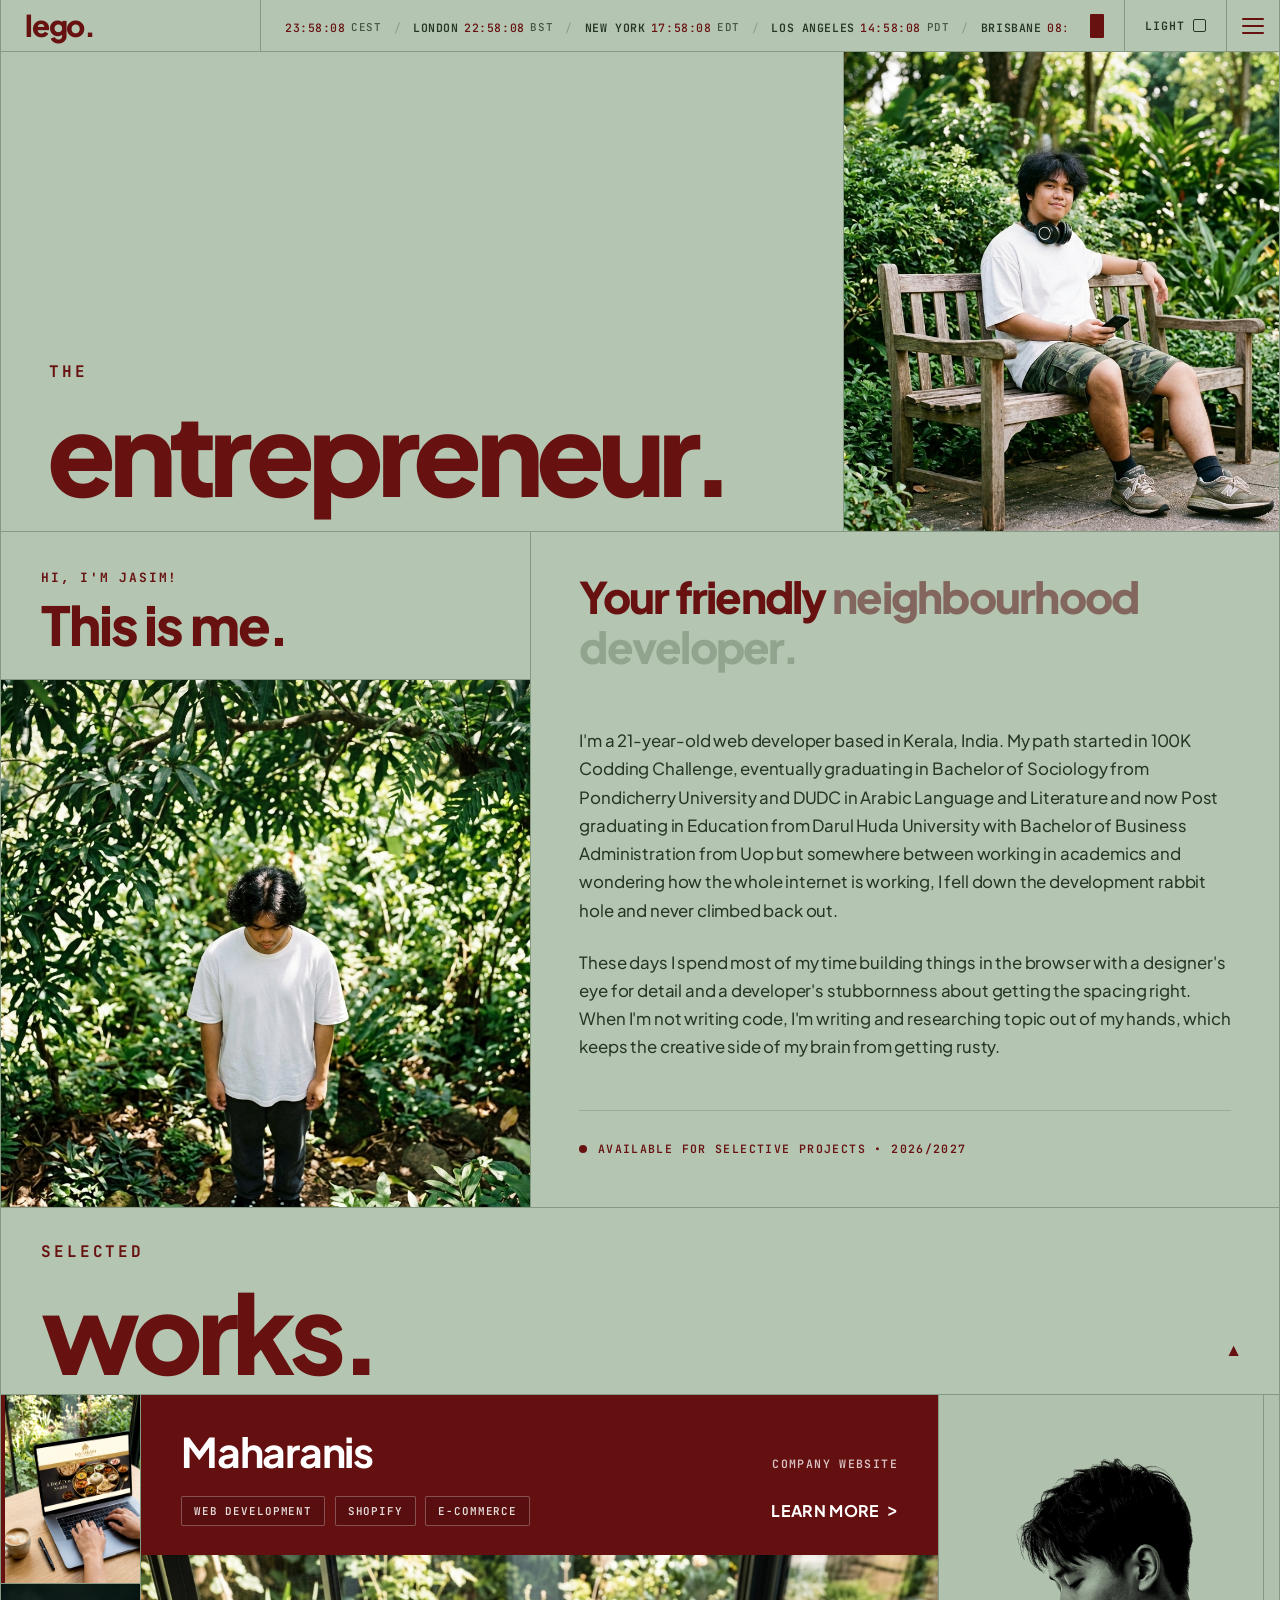
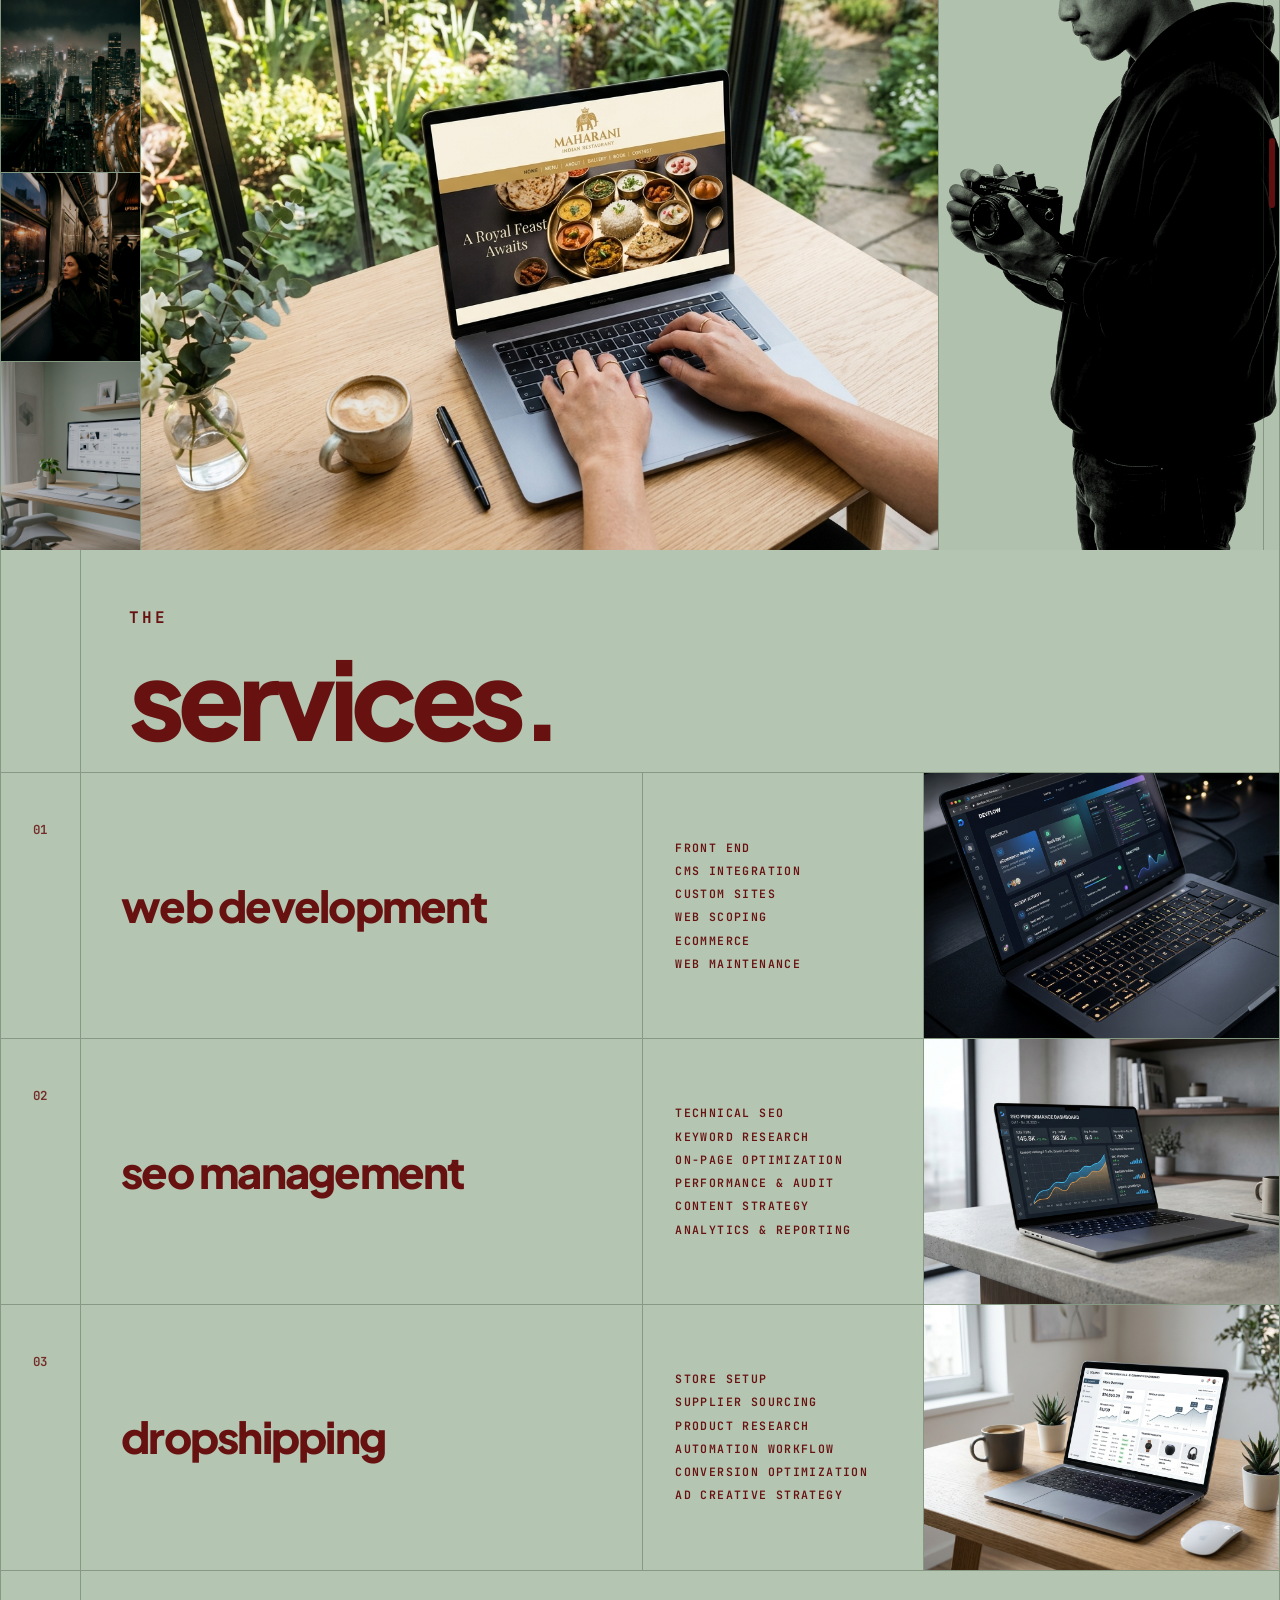
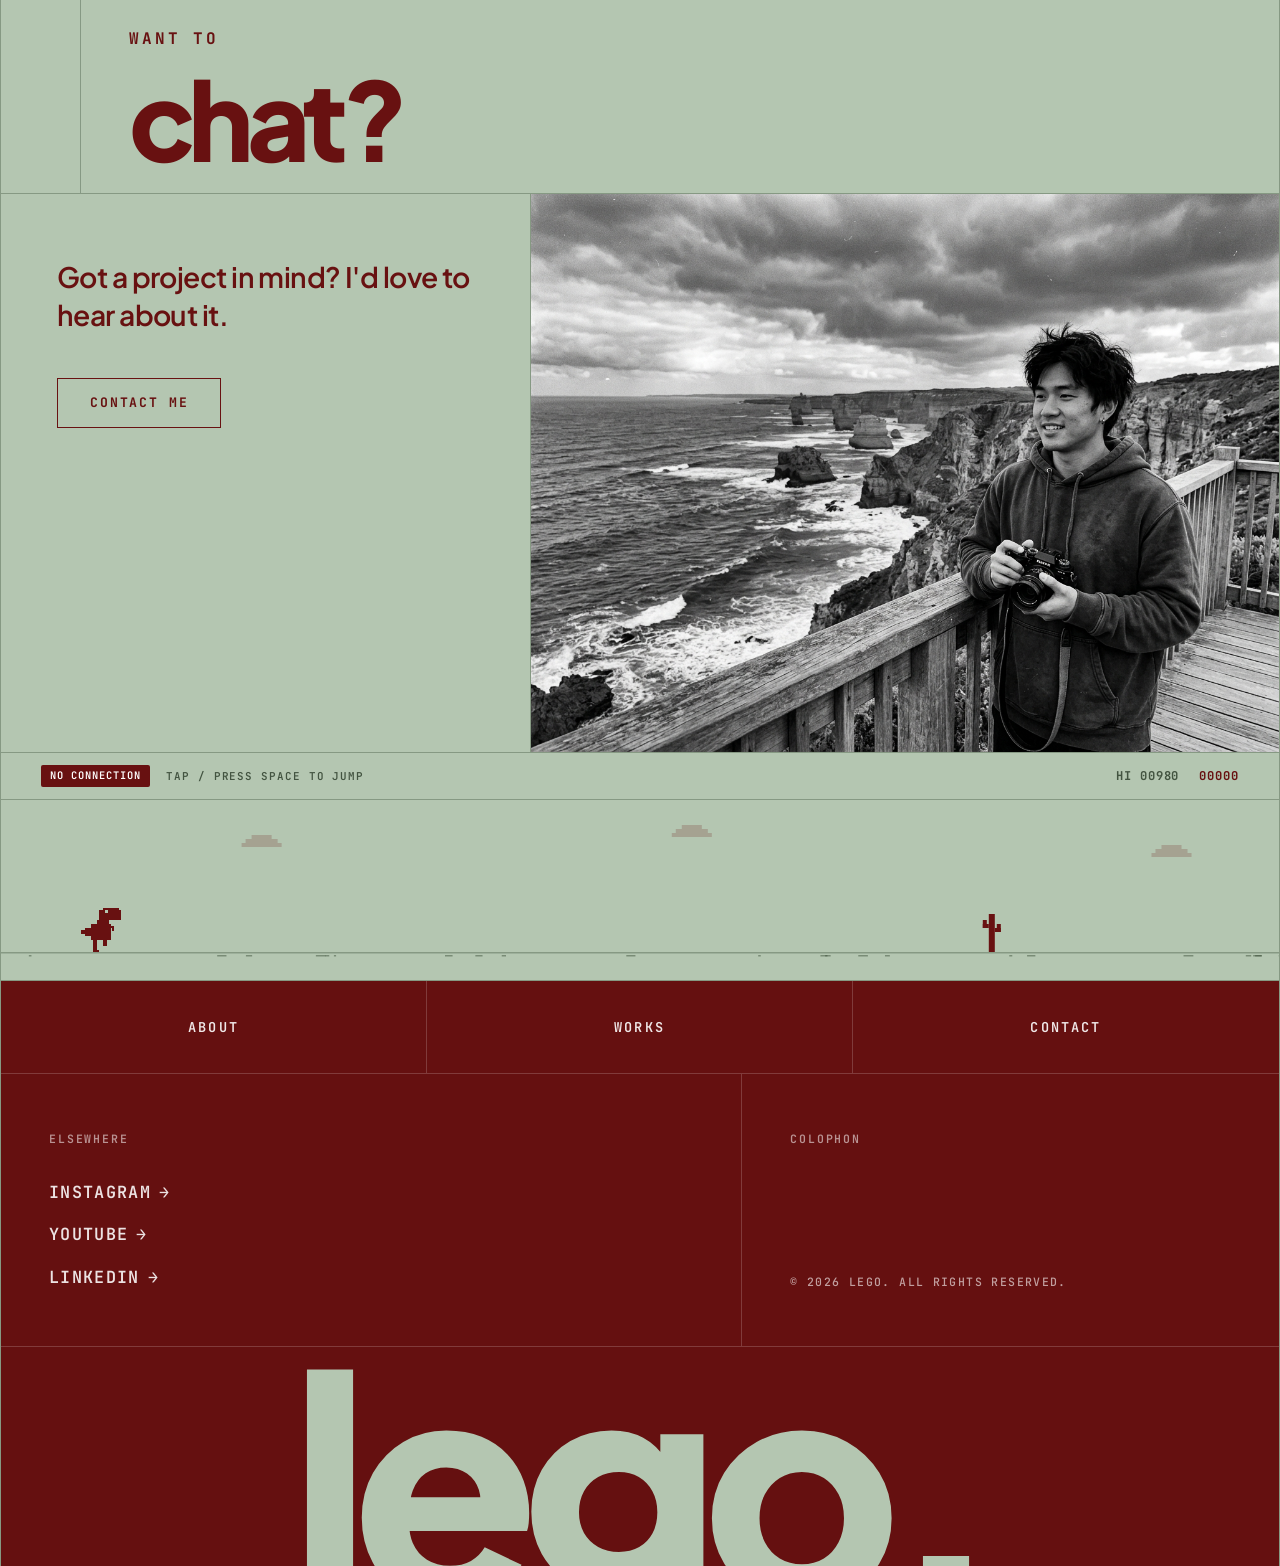
==== index.html @ a350e7a1 "Initial commit: Yeti personal portfolio" ====
<!DOCTYPE html>
<html lang="en">
<head>
  <meta charset="UTF-8">
  <meta name="viewport" content="width=device-width, initial-scale=1.0">
  <title>lego. — The Developer Portfolio</title>
  <meta name="description" content="Portfolio of Jasim, web developer based in Kerala, India. Specialised in creative development, UX design, and modern web applications.">
  <link rel="preconnect" href="https://fonts.googleapis.com">
  <link rel="preconnect" href="https://fonts.gstatic.com" crossorigin>
  <link href="https://fonts.googleapis.com/css2?family=Plus+Jakarta+Sans:ital,wght@0,300;0,400;0,500;0,600;0,700;0,800;1,400&family=Space+Grotesk:wght@500;700&family=JetBrains+Mono:wght@400;500;600&display=swap" rel="stylesheet">
  <link rel="stylesheet" href="style.css">
</head>
<body class="theme-sage">
  <!-- Main Grid Frame -->
  <div class="site-container">
    
    <!-- TOP NAVIGATION BAR -->
    <header class="site-header" id="header">
      <div class="header-logo-col">
        <a href="#hero" class="brand-logo" aria-label="lego. homepage">lego.</a>
      </div>

      <div class="header-ticker-col" aria-live="off">
        <div class="world-clocks-wrapper">
          <div class="world-clocks-ticker" id="clocksTicker">
            <span class="clock-item" data-tz="Europe/Berlin"><span class="clock-time">02:02:47</span> <span class="clock-zone">CEST</span></span>
            <span class="ticker-slash">/</span>
            <span class="clock-item" data-tz="Europe/London"><span class="clock-city">LONDON</span> <span class="clock-time">01:02:47</span> <span class="clock-zone">BST</span></span>
            <span class="ticker-slash">/</span>
            <span class="clock-item" data-tz="America/New_York"><span class="clock-city">NEW YORK</span> <span class="clock-time">20:02:47</span> <span class="clock-zone">EDT</span></span>
            <span class="ticker-slash">/</span>
            <span class="clock-item" data-tz="America/Los_Angeles"><span class="clock-city">LOS ANGELES</span> <span class="clock-time">17:02:47</span> <span class="clock-zone">PDT</span></span>
            <span class="ticker-slash">/</span>
            <span class="clock-item" data-tz="Australia/Brisbane"><span class="clock-city">BRISBANE</span> <span class="clock-time">10:02:47</span> <span class="clock-zone">AEST</span></span>
          </div>
        </div>
        <div class="ticker-accent-pill" aria-hidden="true"></div>
      </div>

      <div class="header-actions-col">
        <button class="theme-toggle-btn" id="themeToggle" aria-label="Toggle visual theme">
          <span class="theme-label" id="themeLabel">LIGHT</span>
          <span class="theme-checkbox-box"></span>
        </button>
        <button class="menu-toggle-btn" id="menuToggle" aria-label="Open navigation menu" aria-expanded="false">
          <span class="menu-line"></span>
          <span class="menu-line"></span>
          <span class="menu-line"></span>
        </button>
      </div>
    </header>

    <!-- SECTION 1: LANDING / HERO + ABOUT SECTION -->
    <main>
      <section class="landing-section" id="hero" aria-label="Introduction">
        
        <!-- TOP HERO ROW: Title + Bench Portrait -->
        <div class="hero-top-row">
          <div class="hero-title-cell">
            <span class="section-eyebrow">THE</span>
            <h1 class="hero-main-title">entrepreneur.</h1>
          </div>
          
          <div class="hero-image-cell">
            <div class="image-frame">
              <img src="assets/miguel_bench.jpg" alt="Jasim sitting on a wooden bench outdoors with headphones around his neck" class="hero-bench-img" loading="eager" fetchpriority="high">
            </div>
          </div>
        </div>

        <!-- BOTTOM ABOUT ROW: This is me + Bio -->
        <div class="hero-bottom-row">
          <div class="about-left-col">
            <div class="about-header-text">
              <span class="sub-greeting">HI, I'M JASIM!</span>
              <h2 class="sub-title">This is me.</h2>
            </div>
            <div class="about-photo-wrapper">
              <img src="assets/miguel_nature.jpg" alt="Jasim in lush nature greenery" class="about-nature-img" loading="lazy">
            </div>
          </div>

          <div class="about-right-col">
            <div class="about-right-content">
              <h3 class="editorial-headline">
                <span class="headline-line-1"><span class="highlight-crimson">Your friendly</span> <span class="highlight-brown">neighbourhood</span></span>
                <span class="headline-line-2 highlight-ghost">developer.</span>
              </h3>

              <div class="editorial-bio-body">
                <p>
                  I'm a 21-year-old web developer based in Kerala, India. My path started in 100K Codding Challenge, eventually graduating in Bachelor of Sociology from Pondicherry University and DUDC in Arabic Language and Literature and now Post graduating in Education from Darul Huda University with Bachelor of Business Administration from Uop but somewhere between working in academics and wondering how the whole internet is working, I fell down the development rabbit hole and never climbed back out.
                </p>
                <p>
                  These days I spend most of my time building things in the browser with a designer's eye for detail and a developer's stubbornness about getting the spacing right. When I'm not writing code, I'm writing and researching topic out of my hands, which keeps the creative side of my brain from getting rusty.
                </p>
              </div>

              <div class="editorial-meta-footer">
                <div class="meta-status">
                  <span class="status-indicator-dot"></span>
                  <span>AVAILABLE FOR SELECTIVE PROJECTS &bull; 2026/2027</span>
                </div>
              </div>
            </div>
          </div>
        </div>
      </section>

      <!-- SECTION 2: SELECTED WORKS SECTION -->
      <section class="works-section" id="works" aria-label="Selected Works">
        
        <!-- SECTION TITLE BAR -->
        <div class="works-header-bar">
          <div class="works-header-title-box">
            <span class="section-eyebrow">SELECTED</span>
            <h2 class="works-main-title">works.</h2>
          </div>
          <div class="works-header-indicator" aria-hidden="true">
            <span class="scroll-arrow">&#9650;</span>
          </div>
        </div>

        <!-- 3-COLUMN WORKS WORKSPACE -->
        <div class="works-workspace-grid">
          
          <!-- LEFT COLUMN: THUMBNAILS LIST OF DIFFERENT WORKS -->
          <aside class="works-thumbs-column" aria-label="Project Selection Thumbnails">
            <div class="thumb-list" id="projectThumbList" role="tablist" aria-orientation="vertical">
              
              <!-- Project 1 Thumbnail -->
              <button class="thumb-item is-active" role="tab" id="tab-0" aria-selected="true" aria-controls="project-panel" data-index="0">
                <div class="thumb-image-wrap">
                  <img src="assets/project_maharanis.jpg" alt="Maharanis project preview thumbnail">
                </div>
                <div class="thumb-active-bar"></div>
              </button>

              <!-- Project 2 Thumbnail -->
              <button class="thumb-item" role="tab" id="tab-1" aria-selected="false" aria-controls="project-panel" data-index="1">
                <div class="thumb-image-wrap">
                  <img src="assets/project_tokyo.jpg" alt="NeoTokyo Nightlife project preview thumbnail">
                </div>
                <div class="thumb-active-bar"></div>
              </button>

              <!-- Project 3 Thumbnail -->
              <button class="thumb-item" role="tab" id="tab-2" aria-selected="false" aria-controls="project-panel" data-index="2">
                <div class="thumb-image-wrap">
                  <img src="assets/project_transit.jpg" alt="Metro Transit Film project preview thumbnail">
                </div>
                <div class="thumb-active-bar"></div>
              </button>

              <!-- Project 4 Thumbnail -->
              <button class="thumb-item" role="tab" id="tab-3" aria-selected="false" aria-controls="project-panel" data-index="3">
                <div class="thumb-image-wrap">
                  <img src="assets/project_studio.jpg" alt="Studio Canvas OS project preview thumbnail">
                </div>
                <div class="thumb-active-bar"></div>
              </button>

            </div>
          </aside>

          <!-- CENTER COLUMN: FEATURED PROJECT CARD -->
          <div class="works-featured-column" id="project-panel" role="tabpanel" aria-labelledby="tab-0">
            <div class="featured-card">
              
              <!-- Maroon Header Block -->
              <div class="featured-header-box" id="featuredHeader">
                <div class="featured-meta-row">
                  <h3 class="featured-project-title" id="projectTitle">Maharanis</h3>
                  <span class="featured-category" id="projectCategory">COMPANY WEBSITE</span>
                </div>

                <div class="featured-actions-row">
                  <div class="featured-tags-list" id="projectTags">
                    <span class="tag-pill">WEB DEVELOPMENT</span>
                    <span class="tag-pill">SHOPIFY</span>
                    <span class="tag-pill">E-COMMERCE</span>
                  </div>

                  <a href="#learn-more" class="featured-learn-link" id="projectLink">
                    <span>LEARN MORE</span>
                    <span class="link-arrow">&gt;</span>
                  </a>
                </div>
              </div>

              <!-- Big Visual Showcase Image Container -->
              <div class="featured-visual-box">
                <img src="assets/project_maharanis.jpg" alt="Maharanis Indian Restaurant project displayed on laptop" class="featured-main-img" id="projectMainImg">
                <div class="featured-image-reflection" aria-hidden="true"></div>
              </div>

            </div>
          </div>

          <!-- RIGHT COLUMN: ARTISTIC DEVELOPER PORTRAIT WITH CAMERA -->
          <aside class="works-portrait-column" aria-label="Editorial Developer Visual">
            <div class="portrait-wrapper">
              <img src="assets/miguel_camera.jpg" alt="Miguel holding a vintage camera looking down in high contrast black and white" class="dev-camera-img">
            </div>
            <div class="column-scroll-track" aria-hidden="true">
              <div class="column-scroll-thumb"></div>
            </div>
          </aside>

        </div>
      </section>

      <!-- SECTION 3: SERVICES SECTION -->
      <section class="services-section" id="services" aria-label="Services">
        
        <!-- SERVICES HEADER BAR -->
        <div class="services-header-bar">
          <div class="services-header-index-col" aria-hidden="true"></div>
          <div class="services-header-title-box">
            <span class="section-eyebrow">THE</span>
            <h2 class="services-main-title">services.</h2>
          </div>
        </div>

        <!-- SERVICES ROWS -->
        <div class="services-table">
          
          <!-- Service 1: Web Development -->
          <article class="service-row">
            <div class="service-index-cell">
              <span class="service-num">01</span>
            </div>
            <div class="service-title-cell">
              <h3 class="service-name">web development</h3>
            </div>
            <div class="service-list-cell">
              <ul class="subservices-list">
                <li>FRONT END</li>
                <li>CMS INTEGRATION</li>
                <li>CUSTOM SITES</li>
                <li>WEB SCOPING</li>
                <li>ECOMMERCE</li>
                <li>WEB MAINTENANCE</li>
              </ul>
            </div>
            <div class="service-visual-cell">
              <img src="assets/service_webdev.jpg" alt="Web development laptop interface showcase" class="service-img" loading="lazy">
            </div>
          </article>

          <!-- Service 2: SEO Management -->
          <article class="service-row">
            <div class="service-index-cell">
              <span class="service-num">02</span>
            </div>
            <div class="service-title-cell">
              <h3 class="service-name">seo management</h3>
            </div>
            <div class="service-list-cell">
              <ul class="subservices-list">
                <li>TECHNICAL SEO</li>
                <li>KEYWORD RESEARCH</li>
                <li>ON-PAGE OPTIMIZATION</li>
                <li>PERFORMANCE & AUDIT</li>
                <li>CONTENT STRATEGY</li>
                <li>ANALYTICS & REPORTING</li>
              </ul>
            </div>
            <div class="service-visual-cell">
              <img src="assets/service_seo.jpg" alt="SEO management growth analytics dashboard showcase" class="service-img" loading="lazy">
            </div>
          </article>

          <!-- Service 3: Dropshipping -->
          <article class="service-row">
            <div class="service-index-cell">
              <span class="service-num">03</span>
            </div>
            <div class="service-title-cell">
              <h3 class="service-name">dropshipping</h3>
            </div>
            <div class="service-list-cell">
              <ul class="subservices-list">
                <li>STORE SETUP</li>
                <li>SUPPLIER SOURCING</li>
                <li>PRODUCT RESEARCH</li>
                <li>AUTOMATION WORKFLOW</li>
                <li>CONVERSION OPTIMIZATION</li>
                <li>AD CREATIVE STRATEGY</li>
              </ul>
            </div>
            <div class="service-visual-cell">
              <img src="assets/service_dropshipping.jpg" alt="Dropshipping e-commerce dashboard and store interface showcase" class="service-img" loading="lazy">
            </div>
          </article>

        </div>
      </section>

      <!-- SECTION 4: CHAT SECTION -->
      <section class="chat-section" id="chat" aria-label="Contact and Chat">
        
        <!-- CHAT HEADER BAR -->
        <div class="chat-header-bar">
          <div class="chat-header-index-col" aria-hidden="true"></div>
          <div class="chat-header-title-box">
            <span class="section-eyebrow">WANT TO</span>
            <h2 class="chat-main-title">chat?</h2>
          </div>
        </div>

        <!-- CHAT CONTENT ROW -->
        <div class="chat-content-row">
          <div class="chat-left-col">
            <p class="chat-prompt-text">Got a project in mind? I'd love to hear about it.</p>
            
            <div class="chat-actions-wrap">
              <a href="https://wa.me/918075866586?text=Hi%20Jasim,%20I'd%20love%20to%20discuss%20a%20project!" target="_blank" rel="noopener noreferrer" class="contact-btn" id="contactBtn">
                <span>CONTACT ME</span>
              </a>
            </div>
          </div>

          <div class="chat-right-col">
            <div class="chat-image-frame">
              <img src="assets/chat_coastal.jpg" alt="Jasim with camera overlooking scenic coastal cliffs" class="chat-coastal-img" loading="lazy">
            </div>
          </div>
        </div>
      </section>

      <!-- SECTION 5: DYNAMIC CHROME DINO RUNNER BANNER -->
      <section class="dino-section" id="dino-runner" aria-label="Offline Chrome Dinosaur Runner">
        <div class="dino-header-bar">
          <div class="dino-status-wrap">
            <span class="dino-offline-badge">NO CONNECTION</span>
            <span class="dino-hint">TAP / PRESS SPACE TO JUMP</span>
          </div>
          <div class="dino-score-wrap">
            <span class="dino-hi-score">HI <span id="dinoHiScore">00980</span></span>
            <span class="dino-curr-score" id="dinoScore">00000</span>
          </div>
        </div>

        <div class="dino-canvas-wrap">
          <canvas id="dinoCanvas" width="1680" height="180"></canvas>
        </div>
      </section>
    </main>

    <!-- FOOTER SECTION (EXACT REPRODUCTION OF IMAGE 2) -->
    <footer class="site-footer" id="footer" aria-label="Footer">
      
      <!-- Top Row: ABOUT | WORKS | CONTACT -->
      <nav class="footer-top-nav-row" aria-label="Footer Navigation">
        <a href="#hero" class="footer-nav-link">ABOUT</a>
        <a href="#works" class="footer-nav-link">WORKS</a>
        <a href="#chat" class="footer-nav-link">CONTACT</a>
      </nav>

      <!-- Middle Row: ELSEWHERE & COLOPHON -->
      <div class="footer-middle-row">
        <div class="footer-elsewhere-col">
          <span class="footer-eyebrow">ELSEWHERE</span>
          <ul class="footer-social-list">
            <li><a href="https://instagram.com" target="_blank" rel="noopener noreferrer">INSTAGRAM <span class="footer-arrow">&rarr;</span></a></li>
            <li><a href="https://youtube.com" target="_blank" rel="noopener noreferrer">YOUTUBE <span class="footer-arrow">&rarr;</span></a></li>
            <li><a href="https://linkedin.com" target="_blank" rel="noopener noreferrer">LINKEDIN <span class="footer-arrow">&rarr;</span></a></li>
          </ul>
        </div>

        <div class="footer-colophon-col">
          <span class="footer-eyebrow">COLOPHON</span>
          <p class="footer-copyright-text">&copy; 2026 LEGO. ALL RIGHTS RESERVED.</p>
        </div>
      </div>

      <!-- Bottom Row: Massive "lego." Display -->
      <div class="footer-bottom-brand-row">
        <h2 class="footer-massive-logo">lego.</h2>
      </div>
    </footer>

    <!-- SLIDE OUT MENU MODAL -->
    <div class="navigation-drawer" id="navDrawer" aria-hidden="true">
      <div class="drawer-backdrop" id="drawerBackdrop"></div>
      <div class="drawer-panel">
        <div class="drawer-header">
          <span class="drawer-brand">lego.</span>
          <button class="drawer-close-btn" id="drawerClose" aria-label="Close menu">&times;</button>
        </div>
        <nav class="drawer-nav">
          <ul class="drawer-links">
            <li><a href="#hero" class="drawer-nav-item"><span>01</span> The Entrepreneur</a></li>
            <li><a href="#works" class="drawer-nav-item"><span>02</span> Selected Works</a></li>
            <li><a href="#services" class="drawer-nav-item"><span>03</span> The Services</a></li>
            <li><a href="#chat" class="drawer-nav-item"><span>04</span> Let's Chat</a></li>
          </ul>
        </nav>
        <div class="drawer-footer">
          <p>Kerala, India &bull; &copy; 2026 Jasim</p>
        </div>
      </div>
    </div>

  </div>

  <script src="app.js"></script>
</body>
</html>
---- style.css ----
/* ==========================================================================
   BELLO. PORTFOLIO - EDITORIAL STYLESHEET
   Accurate 1:1 reproduction of the High-End Editorial Portfolio Design
   ========================================================================== */

:root {
  /* Color Tokens - Exact palette extracted from design */
  --bg-sage: #b4c6b1;
  --bg-sage-darker: #a7baa4;
  --bg-surface: #b4c6b1;
  --color-maroon: #681111;
  --color-maroon-dark: #580d0d;
  --color-maroon-box: #651010;
  --color-maroon-light: #832626;
  --color-text-main: #273426;
  --color-text-muted: #435441;
  --color-brown: #83675f;
  --color-ghost: rgba(65, 86, 62, 0.3);
  --color-white: #ffffff;
  --grid-line: rgba(50, 70, 48, 0.35);
  --grid-line-subtle: rgba(50, 70, 48, 0.2);

  /* Typography */
  --font-display: 'Plus Jakarta Sans', -apple-system, BlinkMacSystemFont, sans-serif;
  --font-body: 'Plus Jakarta Sans', -apple-system, BlinkMacSystemFont, sans-serif;
  --font-mono: 'JetBrains Mono', monospace;

  /* Transitions */
  --transition-smooth: all 0.3s cubic-bezier(0.16, 1, 0.3, 1);
}

/* Light / Dark Alternative Theme Support via toggle */
body.theme-dark {
  --bg-sage: #182017;
  --bg-sage-darker: #131a12;
  --bg-surface: #182017;
  --color-maroon: #b63a3a;
  --color-maroon-dark: #972727;
  --color-maroon-box: #4a0c0c;
  --color-maroon-light: #c25252;
  --color-text-main: #dbe5da;
  --color-text-muted: #95a894;
  --color-brown: #d89f92;
  --color-ghost: rgba(219, 229, 218, 0.22);
  --grid-line: rgba(180, 205, 177, 0.25);
  --grid-line-subtle: rgba(180, 205, 177, 0.12);
}

/* Base Reset & Layout */
*, *::before, *::after {
  box-sizing: border-box;
  margin: 0;
  padding: 0;
}

html {
  font-size: 16px;
  scroll-behavior: smooth;
  background-color: var(--bg-sage);
}

body {
  font-family: var(--font-body);
  background-color: var(--bg-sage);
  color: var(--color-text-main);
  line-height: 1.5;
  -webkit-font-smoothing: antialiased;
  -moz-osx-font-smoothing: grayscale;
  overflow-x: hidden;
  transition: background-color 0.4s ease, color 0.4s ease;
}

/* Master Architectural Container */
.site-container {
  width: 100%;
  max-width: 1680px;
  margin: 0 auto;
  border-left: 1px solid var(--grid-line);
  border-right: 1px solid var(--grid-line);
  background-color: var(--bg-sage);
  position: relative;
  min-height: 100vh;
}

/* ==========================================================================
   NAVIGATION BAR
   ========================================================================== */
.site-header {
  display: grid;
  grid-template-columns: 260px 1fr auto;
  align-items: stretch;
  border-bottom: 1px solid var(--grid-line);
  height: 52px;
  background-color: var(--bg-sage);
  position: sticky;
  top: 0;
  z-index: 100;
  transition: background-color 0.4s ease;
}

.header-logo-col {
  display: flex;
  align-items: center;
  padding: 0 1.5rem;
  border-right: 1px solid var(--grid-line);
}

.brand-logo {
  font-family: var(--font-display);
  font-size: 1.85rem;
  font-weight: 800;
  letter-spacing: -0.04em;
  color: var(--color-maroon);
  text-decoration: none;
  line-height: 1;
  transition: opacity 0.2s ease;
}

.brand-logo:hover {
  opacity: 0.85;
}

/* Live World Clocks */
.header-ticker-col {
  display: flex;
  align-items: center;
  justify-content: space-between;
  padding: 0 1.25rem 0 1.5rem;
  overflow: hidden;
  border-right: 1px solid var(--grid-line);
}

.world-clocks-wrapper {
  overflow: hidden;
  white-space: nowrap;
  flex: 1;
}

.world-clocks-ticker {
  display: inline-flex;
  align-items: center;
  gap: 0.75rem;
  font-family: var(--font-mono);
  font-size: 0.72rem;
  font-weight: 500;
  letter-spacing: 0.05em;
  color: var(--color-text-main);
  text-transform: uppercase;
}

.clock-item {
  display: inline-flex;
  align-items: center;
  gap: 0.35rem;
}

.clock-city {
  font-weight: 600;
  color: var(--color-text-main);
}

.clock-time {
  font-weight: 500;
  color: var(--color-maroon);
}

.clock-zone {
  color: var(--color-text-muted);
  font-size: 0.68rem;
}

.ticker-slash {
  color: var(--grid-line);
  font-weight: 300;
}

.ticker-accent-pill {
  width: 14px;
  height: 24px;
  background-color: var(--color-maroon);
  margin-left: 1.5rem;
  flex-shrink: 0;
  border-radius: 1px;
}

/* Header Controls */
.header-actions-col {
  display: flex;
  align-items: stretch;
}

.theme-toggle-btn {
  display: inline-flex;
  align-items: center;
  gap: 0.5rem;
  padding: 0 1.25rem;
  background: transparent;
  border: none;
  border-right: 1px solid var(--grid-line);
  color: var(--color-text-main);
  font-family: var(--font-mono);
  font-size: 0.72rem;
  font-weight: 600;
  letter-spacing: 0.08em;
  cursor: pointer;
  transition: background-color 0.2s ease;
}

.theme-toggle-btn:hover {
  background-color: rgba(0, 0, 0, 0.04);
}

.theme-checkbox-box {
  width: 13px;
  height: 13px;
  border: 1.5px solid currentColor;
  border-radius: 2px;
  display: inline-block;
  position: relative;
}

body.theme-dark .theme-checkbox-box::after {
  content: '';
  position: absolute;
  top: 2px;
  left: 2px;
  right: 2px;
  bottom: 2px;
  background-color: var(--color-maroon);
}

.menu-toggle-btn {
  width: 52px;
  display: flex;
  flex-direction: column;
  justify-content: center;
  align-items: center;
  gap: 5px;
  background: transparent;
  border: none;
  cursor: pointer;
  padding: 0;
  transition: background-color 0.2s ease;
}

.menu-toggle-btn:hover {
  background-color: rgba(0, 0, 0, 0.04);
}

.menu-line {
  width: 22px;
  height: 2px;
  background-color: var(--color-maroon);
  border-radius: 1px;
  transition: transform 0.3s ease, opacity 0.3s ease;
}

/* ==========================================================================
   SECTION 1: LANDING HERO & ABOUT
   ========================================================================== */
.landing-section {
  display: flex;
  flex-direction: column;
  border-bottom: 1px solid var(--grid-line);
}

/* Top Row: "THE developer." + Bench Image */
.hero-top-row {
  display: grid;
  grid-template-columns: 66% 34%;
  align-items: stretch;
  min-height: 480px;
  border-bottom: 1px solid var(--grid-line);
}

.hero-title-cell {
  padding: 3.5rem 3rem 2.5rem 3rem;
  display: flex;
  flex-direction: column;
  justify-content: flex-end;
  position: relative;
  border-right: 1px solid var(--grid-line);
}

.section-eyebrow {
  font-family: var(--font-mono);
  font-size: clamp(1rem, 1.25vw, 1.35rem);
  font-weight: 700;
  letter-spacing: 0.18em;
  color: var(--color-maroon);
  text-transform: uppercase;
  margin-bottom: 1.2rem;
  display: inline-block;
}

.hero-main-title {
  font-family: var(--font-display);
  font-size: clamp(4.2rem, 8.8vw, 10.4rem);
  font-weight: 800;
  color: var(--color-maroon);
  letter-spacing: -0.06em;
  line-height: 0.86;
  margin-bottom: -0.08em;
  transform: translateX(-0.02em);
  user-select: none;
}

.hero-image-cell {
  position: relative;
  overflow: hidden;
  background-color: var(--bg-sage-darker);
}

.image-frame {
  width: 100%;
  height: 100%;
  position: relative;
}

.hero-bench-img {
  width: 100%;
  height: 100%;
  object-fit: cover;
  object-position: center 30%;
  display: block;
  transition: transform 0.6s cubic-bezier(0.16, 1, 0.3, 1);
}

.hero-image-cell:hover .hero-bench-img {
  transform: scale(1.025);
}

/* Bottom Row: "This is me." + Bio Blurb */
.hero-bottom-row {
  display: grid;
  grid-template-columns: 41.5% 58.5%;
  align-items: stretch;
}

.about-left-col {
  display: flex;
  flex-direction: column;
  border-right: 1px solid var(--grid-line);
}

.about-header-text {
  padding: 2.25rem 2.5rem 1.75rem 2.5rem;
  border-bottom: 1px solid var(--grid-line);
}

.sub-greeting {
  font-family: var(--font-mono);
  font-size: 0.8rem;
  font-weight: 700;
  letter-spacing: 0.14em;
  color: var(--color-maroon);
  text-transform: uppercase;
  display: block;
  margin-bottom: 0.65rem;
}

.sub-title {
  font-family: var(--font-display);
  font-size: clamp(2.4rem, 4.2vw, 4.2rem);
  font-weight: 800;
  letter-spacing: -0.04em;
  line-height: 1;
  color: var(--color-maroon);
}

.about-photo-wrapper {
  width: 100%;
  height: 100%;
  min-height: 400px;
  overflow: hidden;
  background-color: var(--bg-sage-darker);
}

.about-nature-img {
  width: 100%;
  height: 100%;
  object-fit: cover;
  object-position: center 20%;
  display: block;
  transition: transform 0.6s cubic-bezier(0.16, 1, 0.3, 1);
}

.about-left-col:hover .about-nature-img {
  transform: scale(1.025);
}

/* About Right Column */
.about-right-col {
  padding: 2.5rem 3rem 3rem 3rem;
  display: flex;
  flex-direction: column;
  justify-content: flex-start;
}

.about-right-content {
  max-width: 720px;
}

.editorial-headline {
  font-family: var(--font-display);
  font-size: clamp(2rem, 3.4vw, 3.5rem);
  font-weight: 800;
  letter-spacing: -0.04em;
  line-height: 1.14;
  margin-bottom: 3.5rem;
  display: flex;
  flex-direction: column;
}

.headline-line-1 {
  display: block;
  white-space: nowrap;
}

.headline-line-2 {
  display: block;
}

.highlight-crimson {
  color: var(--color-maroon);
}

.highlight-brown {
  color: var(--color-brown);
}

.highlight-ghost {
  color: var(--color-ghost);
  display: block;
  transition: color 0.4s ease;
}

.editorial-bio-body {
  display: flex;
  flex-direction: column;
  gap: 1.5rem;
  margin-bottom: 3rem;
}

.editorial-bio-body p {
  font-size: 1.05rem;
  line-height: 1.68;
  color: var(--color-text-main);
  font-weight: 450;
  letter-spacing: -0.01em;
}

.editorial-meta-footer {
  padding-top: 1.5rem;
  border-top: 1px solid var(--grid-line-subtle);
}

.meta-status {
  display: inline-flex;
  align-items: center;
  gap: 0.65rem;
  font-family: var(--font-mono);
  font-size: 0.72rem;
  font-weight: 600;
  letter-spacing: 0.12em;
  color: var(--color-maroon);
}

.status-indicator-dot {
  width: 8px;
  height: 8px;
  background-color: var(--color-maroon);
  border-radius: 50%;
  display: inline-block;
  animation: pulseDot 2s infinite ease-in-out;
}

@keyframes pulseDot {
  0%, 100% { transform: scale(1); opacity: 1; }
  50% { transform: scale(1.3); opacity: 0.6; }
}

/* ==========================================================================
   SECTION 2: SELECTED WORKS
   ========================================================================== */
.works-section {
  display: flex;
  flex-direction: column;
  background-color: var(--bg-sage);
  position: relative;
  scroll-margin-top: 52px;
}

/* Works Header Bar */
.works-header-bar {
  display: flex;
  align-items: flex-end;
  justify-content: space-between;
  padding: 2rem 2.5rem 1.5rem 2.5rem;
  border-bottom: 1px solid var(--grid-line);
}

.works-header-title-box {
  display: flex;
  flex-direction: column;
}

.works-main-title {
  font-family: var(--font-display);
  font-size: clamp(3.8rem, 8.5vw, 9.5rem);
  font-weight: 800;
  color: var(--color-maroon);
  letter-spacing: -0.06em;
  line-height: 0.88;
  margin-bottom: -0.08em;
}

.works-header-indicator {
  font-size: 0.85rem;
  color: var(--color-maroon);
  padding-bottom: 0.5rem;
}

.scroll-arrow {
  cursor: pointer;
  display: inline-block;
  transition: transform 0.2s ease;
}

.scroll-arrow:hover {
  transform: translateY(-3px);
}

/* 3-Column Works Workspace */
.works-workspace-grid {
  display: grid;
  grid-template-columns: 140px 1fr 340px;
  align-items: stretch;
  min-height: 640px;
}

/* Left Column: Thumbnails List */
.works-thumbs-column {
  border-right: 1px solid var(--grid-line);
  background-color: var(--bg-sage);
}

.thumb-list {
  display: flex;
  flex-direction: column;
  height: 100%;
}

.thumb-item {
  position: relative;
  background: transparent;
  border: none;
  border-bottom: 1px solid var(--grid-line);
  cursor: pointer;
  padding: 0;
  width: 100%;
  flex: 1;
  min-height: 110px;
  overflow: hidden;
  display: block;
  text-align: left;
  transition: opacity 0.3s ease;
}

.thumb-item:last-child {
  border-bottom: none;
}

.thumb-image-wrap {
  width: 100%;
  height: 100%;
  position: relative;
  overflow: hidden;
}

.thumb-image-wrap img {
  width: 100%;
  height: 100%;
  object-fit: cover;
  display: block;
  filter: brightness(0.75) contrast(1.05);
  transition: filter 0.3s ease, transform 0.4s ease;
}

/* Hover and Active States */
.thumb-item:hover .thumb-image-wrap img {
  filter: brightness(0.95) contrast(1.1);
  transform: scale(1.05);
}

.thumb-active-bar {
  position: absolute;
  top: 0;
  bottom: 0;
  left: 0;
  width: 4px;
  background-color: var(--color-maroon);
  opacity: 0;
  transition: opacity 0.25s ease;
}

.thumb-item.is-active .thumb-active-bar {
  opacity: 1;
}

.thumb-item.is-active .thumb-image-wrap img {
  filter: brightness(1) contrast(1.1) grayscale(0);
}

.thumb-item.is-active .thumb-overlay {
  background: rgba(104, 17, 17, 0.25);
}

/* Center Column: Featured Project Card */
.works-featured-column {
  border-right: 1px solid var(--grid-line);
  background-color: var(--bg-sage);
  display: flex;
  flex-direction: column;
}

.featured-card {
  display: flex;
  flex-direction: column;
  height: 100%;
}

/* Crimson Header Block */
.featured-header-box {
  background-color: var(--color-maroon-box);
  color: var(--color-white);
  padding: 2.25rem 2.5rem 1.85rem 2.5rem;
  display: flex;
  flex-direction: column;
  gap: 1.5rem;
  transition: background-color 0.4s ease;
}

.featured-meta-row {
  display: flex;
  align-items: baseline;
  justify-content: space-between;
  gap: 1rem;
}

.featured-project-title {
  font-family: var(--font-display);
  font-size: clamp(2rem, 3.2vw, 3.2rem);
  font-weight: 700;
  letter-spacing: -0.03em;
  line-height: 1;
  color: #ffffff;
}

.featured-category {
  font-family: var(--font-mono);
  font-size: 0.72rem;
  font-weight: 600;
  letter-spacing: 0.12em;
  color: rgba(255, 255, 255, 0.75);
  text-transform: uppercase;
}

.featured-actions-row {
  display: flex;
  align-items: center;
  justify-content: space-between;
  gap: 1rem;
  flex-wrap: wrap;
}

.featured-tags-list {
  display: flex;
  align-items: center;
  gap: 0.6rem;
  flex-wrap: wrap;
}

.tag-pill {
  display: inline-block;
  padding: 0.35rem 0.75rem;
  font-family: var(--font-mono);
  font-size: 0.68rem;
  font-weight: 600;
  letter-spacing: 0.08em;
  text-transform: uppercase;
  color: rgba(255, 255, 255, 0.85);
  border: 1px solid rgba(255, 255, 255, 0.28);
  border-radius: 2px;
  background-color: rgba(0, 0, 0, 0.12);
}

.featured-learn-link {
  display: inline-flex;
  align-items: center;
  gap: 0.45rem;
  font-family: var(--font-display);
  font-size: 1rem;
  font-weight: 700;
  letter-spacing: 0.02em;
  color: #ffffff;
  text-decoration: none;
  transition: opacity 0.2s ease, transform 0.2s ease;
}

.featured-learn-link:hover {
  opacity: 0.88;
  transform: translateX(3px);
}

.link-arrow {
  font-family: var(--font-mono);
  font-size: 1.1rem;
  display: inline-block;
  transition: transform 0.2s ease;
}

.featured-learn-link:hover .link-arrow {
  transform: translateX(4px);
}

/* Big Visual Showcase Box */
.featured-visual-box {
  flex: 1;
  width: 100%;
  position: relative;
  overflow: hidden;
  background-color: var(--bg-sage-darker);
  min-height: 440px;
}

.featured-main-img {
  width: 100%;
  height: 100%;
  object-fit: cover;
  object-position: center;
  display: block;
  transition: opacity 0.4s ease, transform 0.6s cubic-bezier(0.16, 1, 0.3, 1);
}

.featured-card:hover .featured-main-img {
  transform: scale(1.02);
}

/* Right Column: Photographer / Camera Developer Cutout */
.works-portrait-column {
  position: relative;
  background-color: var(--bg-sage);
  display: flex;
  align-items: stretch;
  justify-content: center;
  overflow: hidden;
}

.portrait-wrapper {
  width: 100%;
  height: 100%;
  position: relative;
  display: flex;
  align-items: flex-end;
  justify-content: center;
}

.dev-camera-img {
  width: 100%;
  height: 100%;
  object-fit: cover;
  object-position: center top;
  display: block;
  mix-blend-mode: multiply; /* Blends pure white background cleanly into sage green! */
  filter: contrast(1.2) brightness(0.98);
  user-select: none;
  pointer-events: none;
  transition: transform 0.5s ease;
}

body.theme-dark .dev-camera-img {
  mix-blend-mode: lighten;
  filter: invert(1) contrast(1.15) brightness(0.9);
}

/* Vertical Scrollbar Accent Indicator Track */
.column-scroll-track {
  position: absolute;
  top: 0;
  right: 0;
  bottom: 0;
  width: 16px;
  border-left: 1px solid var(--grid-line);
  background-color: transparent;
  display: flex;
  align-items: center;
  justify-content: center;
}

.column-scroll-thumb {
  width: 6px;
  height: 70px;
  background-color: var(--color-maroon);
  border-radius: 3px;
  opacity: 0.9;
  cursor: pointer;
  transition: height 0.3s ease, background-color 0.2s ease;
}

.column-scroll-thumb:hover {
  height: 90px;
  background-color: var(--color-maroon-dark);
}

/* ==========================================================================
   NAVIGATION DRAWER (MENU MODAL)
   ========================================================================== */
.navigation-drawer {
  position: fixed;
  top: 0;
  left: 0;
  width: 100%;
  height: 100%;
  z-index: 1000;
  display: flex;
  justify-content: flex-end;
  visibility: hidden;
  transition: visibility 0.4s ease;
}

.navigation-drawer.is-open {
  visibility: visible;
}

.drawer-backdrop {
  position: absolute;
  top: 0;
  left: 0;
  width: 100%;
  height: 100%;
  background: rgba(20, 28, 19, 0.6);
  backdrop-filter: blur(4px);
  opacity: 0;
  transition: opacity 0.4s ease;
}

.navigation-drawer.is-open .drawer-backdrop {
  opacity: 1;
}

.drawer-panel {
  position: relative;
  width: 100%;
  max-width: 440px;
  height: 100%;
  background-color: var(--bg-sage);
  border-left: 1px solid var(--grid-line);
  padding: 3rem 2.5rem;
  display: flex;
  flex-direction: column;
  justify-content: space-between;
  transform: translateX(100%);
  transition: transform 0.45s cubic-bezier(0.16, 1, 0.3, 1);
  box-shadow: -10px 0 30px rgba(0, 0, 0, 0.15);
}

.navigation-drawer.is-open .drawer-panel {
  transform: translateX(0);
}

.drawer-header {
  display: flex;
  align-items: center;
  justify-content: space-between;
  border-bottom: 1px solid var(--grid-line);
  padding-bottom: 1.5rem;
}

.drawer-brand {
  font-family: var(--font-display);
  font-size: 2rem;
  font-weight: 800;
  color: var(--color-maroon);
}

.drawer-close-btn {
  background: none;
  border: none;
  font-size: 2.2rem;
  line-height: 1;
  color: var(--color-maroon);
  cursor: pointer;
  padding: 0;
  transition: transform 0.2s ease;
}

.drawer-close-btn:hover {
  transform: rotate(90deg);
}

.drawer-links {
  list-style: none;
  display: flex;
  flex-direction: column;
  gap: 2rem;
}

.drawer-nav-item {
  font-family: var(--font-display);
  font-size: 1.75rem;
  font-weight: 700;
  color: var(--color-text-main);
  text-decoration: none;
  display: flex;
  align-items: baseline;
  gap: 1.25rem;
  transition: color 0.2s ease, transform 0.2s ease;
}

.drawer-nav-item span {
  font-family: var(--font-mono);
  font-size: 0.85rem;
  color: var(--color-maroon);
  font-weight: 600;
}

.drawer-nav-item:hover {
  color: var(--color-maroon);
  transform: translateX(8px);
}

.drawer-footer {
  border-top: 1px solid var(--grid-line);
  padding-top: 1.5rem;
  font-family: var(--font-mono);
  font-size: 0.75rem;
  color: var(--color-text-muted);
}

/* ==========================================================================
   SECTION 3: THE SERVICES SECTION
   ========================================================================== */
.services-section {
  display: flex;
  flex-direction: column;
  background-color: var(--bg-sage);
  border-bottom: 1px solid var(--grid-line);
  scroll-margin-top: 52px;
}

/* Header Bar */
.services-header-bar {
  display: grid;
  grid-template-columns: 80px 1fr;
  align-items: stretch;
  border-bottom: 1px solid var(--grid-line);
}

.services-header-index-col {
  border-right: 1px solid var(--grid-line);
  background-color: var(--bg-sage);
}

.services-header-title-box {
  padding: 3.5rem 3rem 2.25rem 3rem;
  display: flex;
  flex-direction: column;
  justify-content: flex-end;
}

.services-main-title {
  font-family: var(--font-display);
  font-size: clamp(3.8rem, 8.5vw, 9.5rem);
  font-weight: 800;
  color: var(--color-maroon);
  letter-spacing: -0.06em;
  line-height: 0.88;
  margin-bottom: -0.08em;
}

/* Services Table and Rows */
.services-table {
  display: flex;
  flex-direction: column;
}

.service-row {
  display: grid;
  grid-template-columns: 80px 44% 22% 1fr;
  align-items: stretch;
  border-bottom: 1px solid var(--grid-line);
  min-height: 230px;
  background-color: var(--bg-sage);
  transition: background-color 0.3s ease;
}

.service-row:last-child {
  border-bottom: none;
}

.service-row:hover {
  background-color: rgba(0, 0, 0, 0.02);
}

/* Index Cell (01, 02, 03) */
.service-index-cell {
  border-right: 1px solid var(--grid-line);
  padding: 3rem 1rem;
  display: flex;
  align-items: flex-start;
  justify-content: center;
}

.service-num {
  font-family: var(--font-mono);
  font-size: 0.78rem;
  font-weight: 600;
  color: var(--color-maroon);
  letter-spacing: 0.08em;
  opacity: 0.85;
}

/* Service Title Cell */
.service-title-cell {
  border-right: 1px solid var(--grid-line);
  padding: 3rem 2.5rem;
  display: flex;
  align-items: center;
}

.service-name {
  font-family: var(--font-display);
  font-size: clamp(2rem, 3.4vw, 3.6rem);
  font-weight: 800;
  color: var(--color-maroon);
  letter-spacing: -0.04em;
  line-height: 1.05;
}

/* Sub-Services List Cell */
.service-list-cell {
  border-right: 1px solid var(--grid-line);
  padding: 3rem 2rem;
  display: flex;
  align-items: center;
}

.subservices-list {
  list-style: none;
  display: flex;
  flex-direction: column;
  gap: 0.45rem;
}

.subservices-list li {
  font-family: var(--font-mono);
  font-size: 0.72rem;
  font-weight: 600;
  letter-spacing: 0.12em;
  color: var(--color-maroon);
  line-height: 1.4;
  text-transform: uppercase;
}

/* Visual Mockup Showcase Cell */
.service-visual-cell {
  position: relative;
  overflow: hidden;
  background-color: var(--bg-sage-darker);
  min-height: 220px;
}

.service-img {
  width: 100%;
  height: 100%;
  object-fit: cover;
  object-position: center;
  display: block;
  transition: transform 0.6s cubic-bezier(0.16, 1, 0.3, 1);
}

.service-row:hover .service-img {
  transform: scale(1.04);
}

/* ==========================================================================
   SECTION 4: CHAT SECTION
   ========================================================================== */
.chat-section {
  display: flex;
  flex-direction: column;
  background-color: var(--bg-sage);
  border-bottom: 1px solid var(--grid-line);
  scroll-margin-top: 52px;
}

/* Header Bar */
.chat-header-bar {
  display: grid;
  grid-template-columns: 80px 1fr;
  align-items: stretch;
  border-bottom: 1px solid var(--grid-line);
}

.chat-header-index-col {
  border-right: 1px solid var(--grid-line);
  background-color: var(--bg-sage);
}

.chat-header-title-box {
  padding: 3.5rem 3rem 2.25rem 3rem;
  display: flex;
  flex-direction: column;
  justify-content: flex-end;
}

.chat-main-title {
  font-family: var(--font-display);
  font-size: clamp(3.8rem, 8.5vw, 9.5rem);
  font-weight: 800;
  color: var(--color-maroon);
  letter-spacing: -0.06em;
  line-height: 0.88;
  margin-bottom: -0.08em;
}

/* Content Row */
.chat-content-row {
  display: grid;
  grid-template-columns: 41.5% 58.5%;
  align-items: stretch;
  min-height: 480px;
}

.chat-left-col {
  padding: 4rem 3.5rem;
  display: flex;
  flex-direction: column;
  justify-content: flex-start;
  gap: 2.75rem;
  border-right: 1px solid var(--grid-line);
}

.chat-prompt-text {
  font-family: var(--font-display);
  font-size: clamp(1.4rem, 2.2vw, 1.85rem);
  font-weight: 600;
  color: var(--color-maroon);
  line-height: 1.35;
  letter-spacing: -0.02em;
  max-width: 480px;
}

.chat-actions-wrap {
  display: flex;
  flex-direction: column;
  align-items: flex-start;
  gap: 1.25rem;
}

.contact-btn {
  display: inline-flex;
  align-items: center;
  justify-content: center;
  padding: 0.9rem 2rem;
  border: 1.5px solid var(--color-maroon);
  background-color: transparent;
  color: var(--color-maroon);
  font-family: var(--font-mono);
  font-size: 0.82rem;
  font-weight: 700;
  letter-spacing: 0.14em;
  text-decoration: none;
  cursor: pointer;
  transition: background-color 0.25s ease, color 0.25s ease, transform 0.2s ease;
}

.contact-btn:hover {
  background-color: var(--color-maroon);
  color: var(--color-white);
  transform: translateY(-2px);
}

.whatsapp-badge-link {
  display: inline-flex;
  align-items: center;
  gap: 0.65rem;
  font-family: var(--font-mono);
  font-size: 0.76rem;
  font-weight: 600;
  color: var(--color-maroon);
  text-decoration: none;
  letter-spacing: 0.08em;
  padding: 0.45rem 0.85rem;
  border: 1px dashed var(--color-maroon);
  border-radius: 2px;
  background-color: rgba(104, 17, 17, 0.05);
  transition: background-color 0.2s ease, transform 0.2s ease;
}

.whatsapp-badge-link:hover {
  background-color: rgba(104, 17, 17, 0.12);
  transform: translateX(3px);
}

.wa-indicator-dot {
  width: 7px;
  height: 7px;
  background-color: #25d366;
  border-radius: 50%;
  box-shadow: 0 0 6px rgba(37, 211, 102, 0.8);
  animation: pulseDot 2s infinite ease-in-out;
}

.chat-right-col {
  position: relative;
  overflow: hidden;
  background-color: var(--bg-sage-darker);
}

.chat-image-frame {
  width: 100%;
  height: 100%;
  position: relative;
}

.chat-coastal-img {
  width: 100%;
  height: 100%;
  object-fit: cover;
  object-position: center;
  display: block;
  transition: transform 0.6s cubic-bezier(0.16, 1, 0.3, 1);
}

/* ==========================================================================
   SECTION 5: DYNAMIC CHROME DINO RUNNER BANNER
   ========================================================================== */
.dino-section {
  display: flex;
  flex-direction: column;
  background-color: var(--bg-sage);
  border-bottom: 1px solid var(--grid-line);
  position: relative;
  overflow: hidden;
  user-select: none;
}

.dino-header-bar {
  display: flex;
  align-items: center;
  justify-content: space-between;
  padding: 0.75rem 2.5rem;
  border-bottom: 1px solid var(--grid-line);
  font-family: var(--font-mono);
  font-size: 0.72rem;
  font-weight: 600;
  letter-spacing: 0.08em;
  color: var(--color-maroon);
}

.dino-status-wrap {
  display: flex;
  align-items: center;
  gap: 1rem;
}

.dino-offline-badge {
  display: inline-block;
  padding: 0.2rem 0.55rem;
  background-color: var(--color-maroon);
  color: #ffffff;
  border-radius: 2px;
  font-size: 0.65rem;
  letter-spacing: 0.1em;
}

.dino-hint {
  color: var(--color-text-muted);
  font-size: 0.68rem;
}

.dino-score-wrap {
  display: flex;
  align-items: center;
  gap: 1.25rem;
  font-size: 0.76rem;
  font-weight: 700;
}

.dino-hi-score {
  color: var(--color-text-muted);
}

.dino-curr-score {
  color: var(--color-maroon);
}

.dino-canvas-wrap {
  width: 100%;
  height: 180px;
  position: relative;
  cursor: pointer;
  background-color: var(--bg-sage);
}

#dinoCanvas {
  width: 100%;
  height: 100%;
  display: block;
}

/* ==========================================================================
   SECTION 6: EXACT FOOTER SECTION (IMAGE 2 REPRODUCTION)
   ========================================================================== */
.site-footer {
  display: flex;
  flex-direction: column;
  background-color: var(--color-maroon-box);
  color: rgba(255, 255, 255, 0.9);
  position: relative;
  overflow: hidden;
}

/* Row 1: Top Navigation (ABOUT | WORKS | CONTACT) */
.footer-top-nav-row {
  display: grid;
  grid-template-columns: repeat(3, 1fr);
  border-bottom: 1px solid rgba(255, 255, 255, 0.18);
}

.footer-nav-link {
  display: flex;
  align-items: center;
  justify-content: center;
  padding: 2.25rem 1.5rem;
  font-family: var(--font-mono);
  font-size: 0.85rem;
  font-weight: 600;
  letter-spacing: 0.16em;
  color: rgba(255, 255, 255, 0.9);
  text-decoration: none;
  border-right: 1px solid rgba(255, 255, 255, 0.18);
  transition: background-color 0.2s ease, color 0.2s ease;
}

.footer-nav-link:last-child {
  border-right: none;
}

.footer-nav-link:hover {
  background-color: rgba(255, 255, 255, 0.06);
  color: #ffffff;
}

/* Row 2: Middle Content (ELSEWHERE & COLOPHON) */
.footer-middle-row {
  display: grid;
  grid-template-columns: 58% 42%;
  border-bottom: 1px solid rgba(255, 255, 255, 0.18);
}

.footer-elsewhere-col {
  padding: 3.5rem 3rem;
  border-right: 1px solid rgba(255, 255, 255, 0.18);
  display: flex;
  flex-direction: column;
  gap: 2rem;
}

.footer-colophon-col {
  padding: 3.5rem 3rem;
  display: flex;
  flex-direction: column;
  justify-content: space-between;
  gap: 2rem;
}

.footer-eyebrow {
  font-family: var(--font-mono);
  font-size: 0.72rem;
  font-weight: 600;
  letter-spacing: 0.16em;
  color: rgba(255, 255, 255, 0.55);
  text-transform: uppercase;
}

.footer-social-list {
  list-style: none;
  display: flex;
  flex-direction: column;
  gap: 1.1rem;
}

.footer-social-list a {
  font-family: var(--font-mono);
  font-size: 1.05rem;
  font-weight: 600;
  letter-spacing: 0.08em;
  color: rgba(255, 255, 255, 0.88);
  text-decoration: none;
  display: inline-flex;
  align-items: center;
  gap: 0.5rem;
  transition: color 0.2s ease, transform 0.2s ease;
}

.footer-social-list a:hover {
  color: #ffffff;
  transform: translateX(4px);
}

.footer-arrow {
  transition: transform 0.2s ease;
}

.footer-social-list a:hover .footer-arrow {
  transform: translateX(3px);
}

.footer-copyright-text {
  font-family: var(--font-mono);
  font-size: 0.72rem;
  font-weight: 500;
  letter-spacing: 0.12em;
  color: rgba(255, 255, 255, 0.6);
  text-transform: uppercase;
  margin-top: auto;
}

/* Row 3: Bottom Massive Brand Logo */
.footer-bottom-brand-row {
  padding: 1rem 1rem 0 1rem;
  display: flex;
  align-items: flex-end;
  justify-content: center;
  overflow: hidden;
  background-color: var(--color-maroon-box);
}

.footer-massive-logo {
  font-family: var(--font-display);
  font-size: clamp(8rem, 24vw, 29rem);
  font-weight: 800;
  color: var(--bg-sage);
  letter-spacing: -0.06em;
  line-height: 0.74;
  margin-bottom: -0.08em;
  text-align: center;
  width: 100%;
  user-select: none;
}

/* ==========================================================================
   RESPONSIVE DESIGN BREAKPOINTS
   ========================================================================== */
@media (max-width: 1200px) {
  .hero-top-row {
    grid-template-columns: 60% 40%;
  }

  .works-workspace-grid {
    grid-template-columns: 130px 1fr 280px;
  }

  .service-row {
    grid-template-columns: 70px 40% 24% 1fr;
  }
}

@media (max-width: 992px) {
  .site-header {
    grid-template-columns: 200px 1fr auto;
  }

  .hero-top-row {
    grid-template-columns: 1fr;
  }

  .hero-title-cell {
    border-right: none;
    border-bottom: 1px solid var(--grid-line);
    padding: 3rem 2rem 2rem 2rem;
  }

  .hero-image-cell {
    min-height: 380px;
  }

  .hero-bottom-row {
    grid-template-columns: 1fr;
  }

  .about-left-col {
    border-right: none;
    border-bottom: 1px solid var(--grid-line);
  }

  .works-workspace-grid {
    grid-template-columns: 120px 1fr;
  }

  .works-portrait-column {
    display: none; /* Hide on tablets and below to give full space to interactive card */
  }

  .services-header-bar {
    grid-template-columns: 60px 1fr;
  }

  .service-row {
    grid-template-columns: 60px 1fr 1fr;
  }

  .service-visual-cell {
    grid-column: 2 / -1;
    border-top: 1px solid var(--grid-line);
    min-height: 240px;
  }

  .chat-header-bar {
    grid-template-columns: 60px 1fr;
  }

  .chat-content-row {
    grid-template-columns: 1fr;
  }

  .chat-left-col {
    border-right: none;
    border-bottom: 1px solid var(--grid-line);
    padding: 3rem 2rem;
  }

  .chat-right-col {
    min-height: 380px;
  }
}

@media (max-width: 768px) {
  .site-header {
    grid-template-columns: auto 1fr auto;
    height: 48px;
  }

  .header-logo-col {
    padding: 0 1rem;
  }

  .brand-logo {
    font-size: 1.5rem;
  }

  .header-ticker-col {
    padding: 0 0.75rem;
  }

  .clock-item:not(:first-child):not(:nth-child(3)) {
    display: none;
  }

  .works-workspace-grid {
    grid-template-columns: 1fr;
  }

  .works-thumbs-column {
    border-right: none;
    border-bottom: 1px solid var(--grid-line);
  }

  .thumb-list {
    flex-direction: row;
    overflow-x: auto;
    height: auto;
  }

  .thumb-item {
    width: 130px;
    height: 100px;
    flex-shrink: 0;
    border-bottom: none;
    border-right: 1px solid var(--grid-line);
  }

  .about-right-col {
    padding: 2rem 1.5rem;
  }

  .editorial-headline {
    margin-bottom: 2rem;
  }

  .featured-header-box {
    padding: 1.5rem;
  }

  .featured-meta-row {
    flex-direction: column;
    align-items: flex-start;
    gap: 0.35rem;
  }

  .featured-actions-row {
    flex-direction: column;
    align-items: flex-start;
    gap: 1rem;
  }

  .services-header-bar {
    grid-template-columns: 1fr;
  }

  .services-header-index-col {
    display: none;
  }

  .services-header-title-box {
    padding: 2.5rem 1.5rem 1.5rem 1.5rem;
  }

  .service-row {
    grid-template-columns: 1fr;
  }

  .service-index-cell {
    border-right: none;
    border-bottom: 1px solid var(--grid-line);
    padding: 0.75rem 1.5rem;
    justify-content: flex-start;
  }

  .service-title-cell {
    border-right: none;
    border-bottom: 1px solid var(--grid-line);
    padding: 2rem 1.5rem;
  }

  .service-list-cell {
    border-right: none;
    border-bottom: 1px solid var(--grid-line);
    padding: 1.75rem 1.5rem;
  }

  .service-visual-cell {
    min-height: 240px;
  }

  .chat-header-bar {
    grid-template-columns: 1fr;
  }

  .chat-header-index-col {
    display: none;
  }

  .chat-header-title-box {
    padding: 2.5rem 1.5rem 1.5rem 1.5rem;
  }

  .chat-left-col {
    padding: 2.5rem 1.5rem;
  }
}
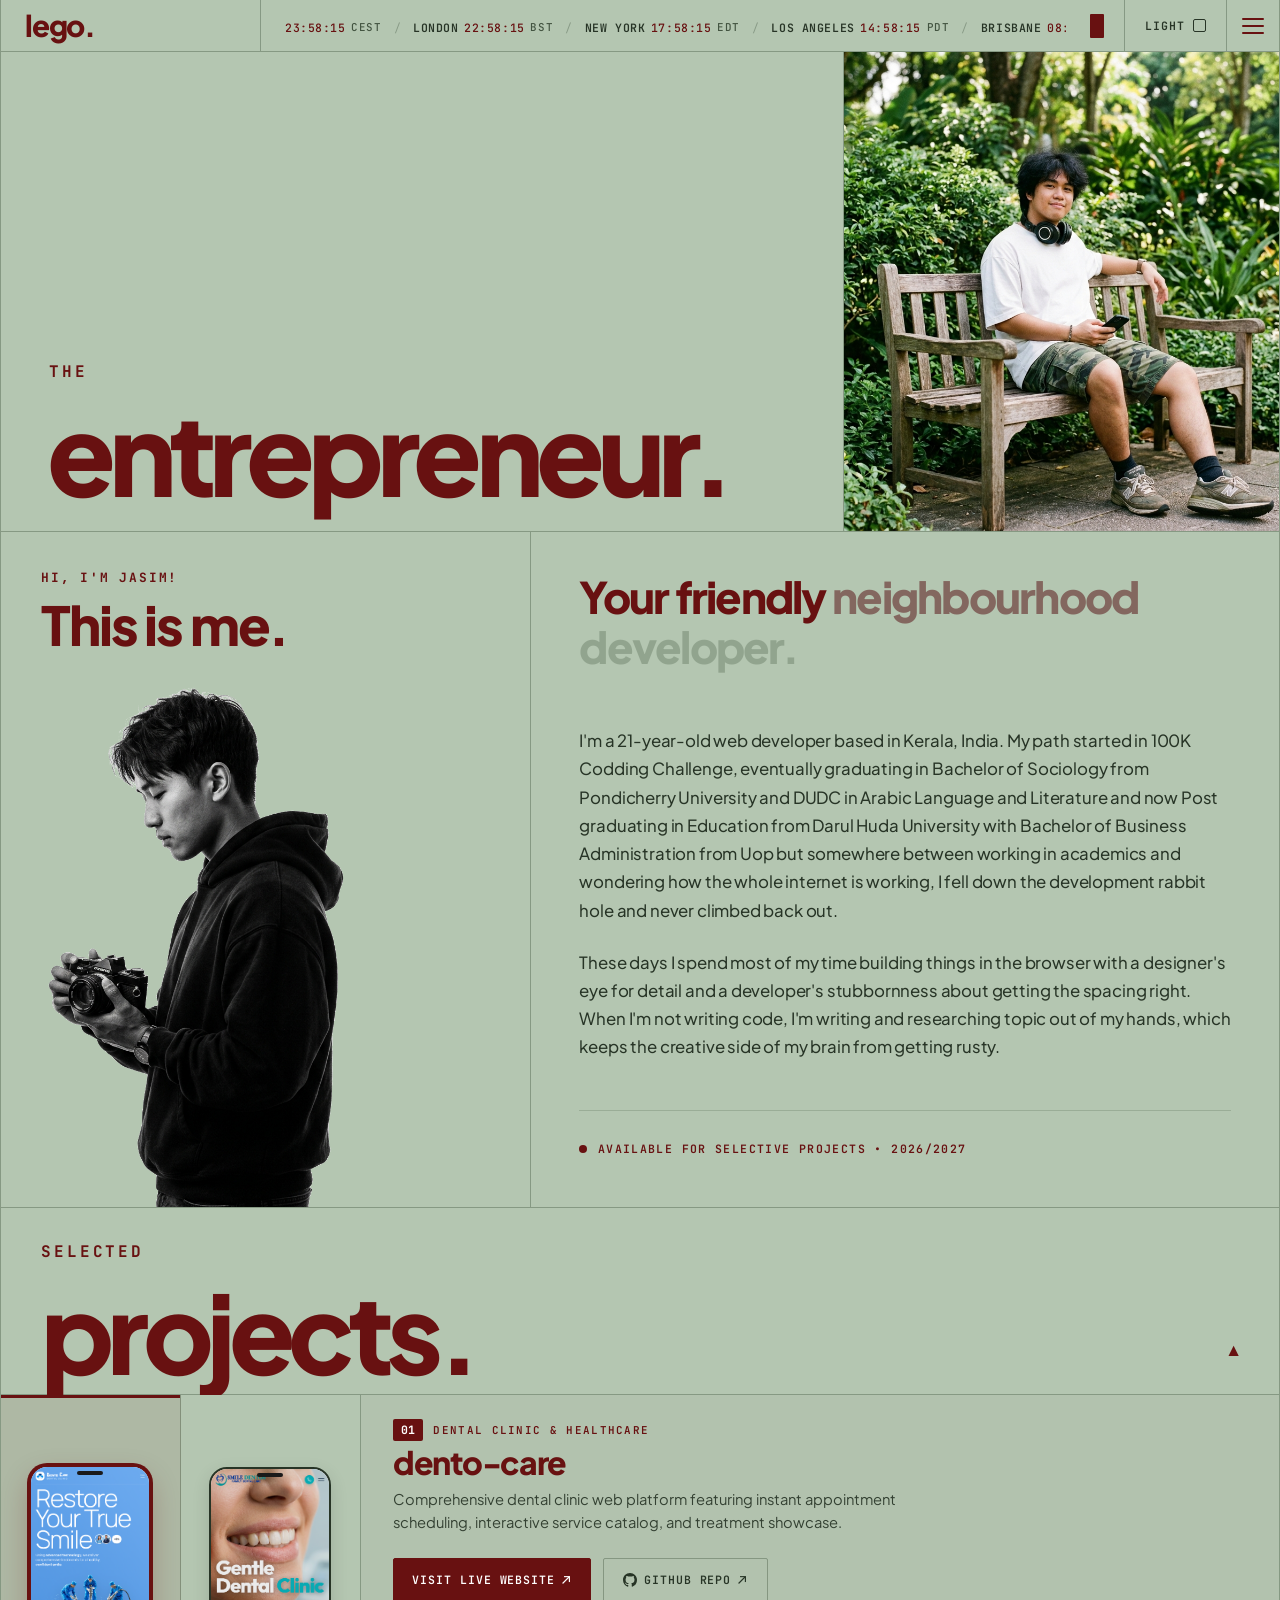
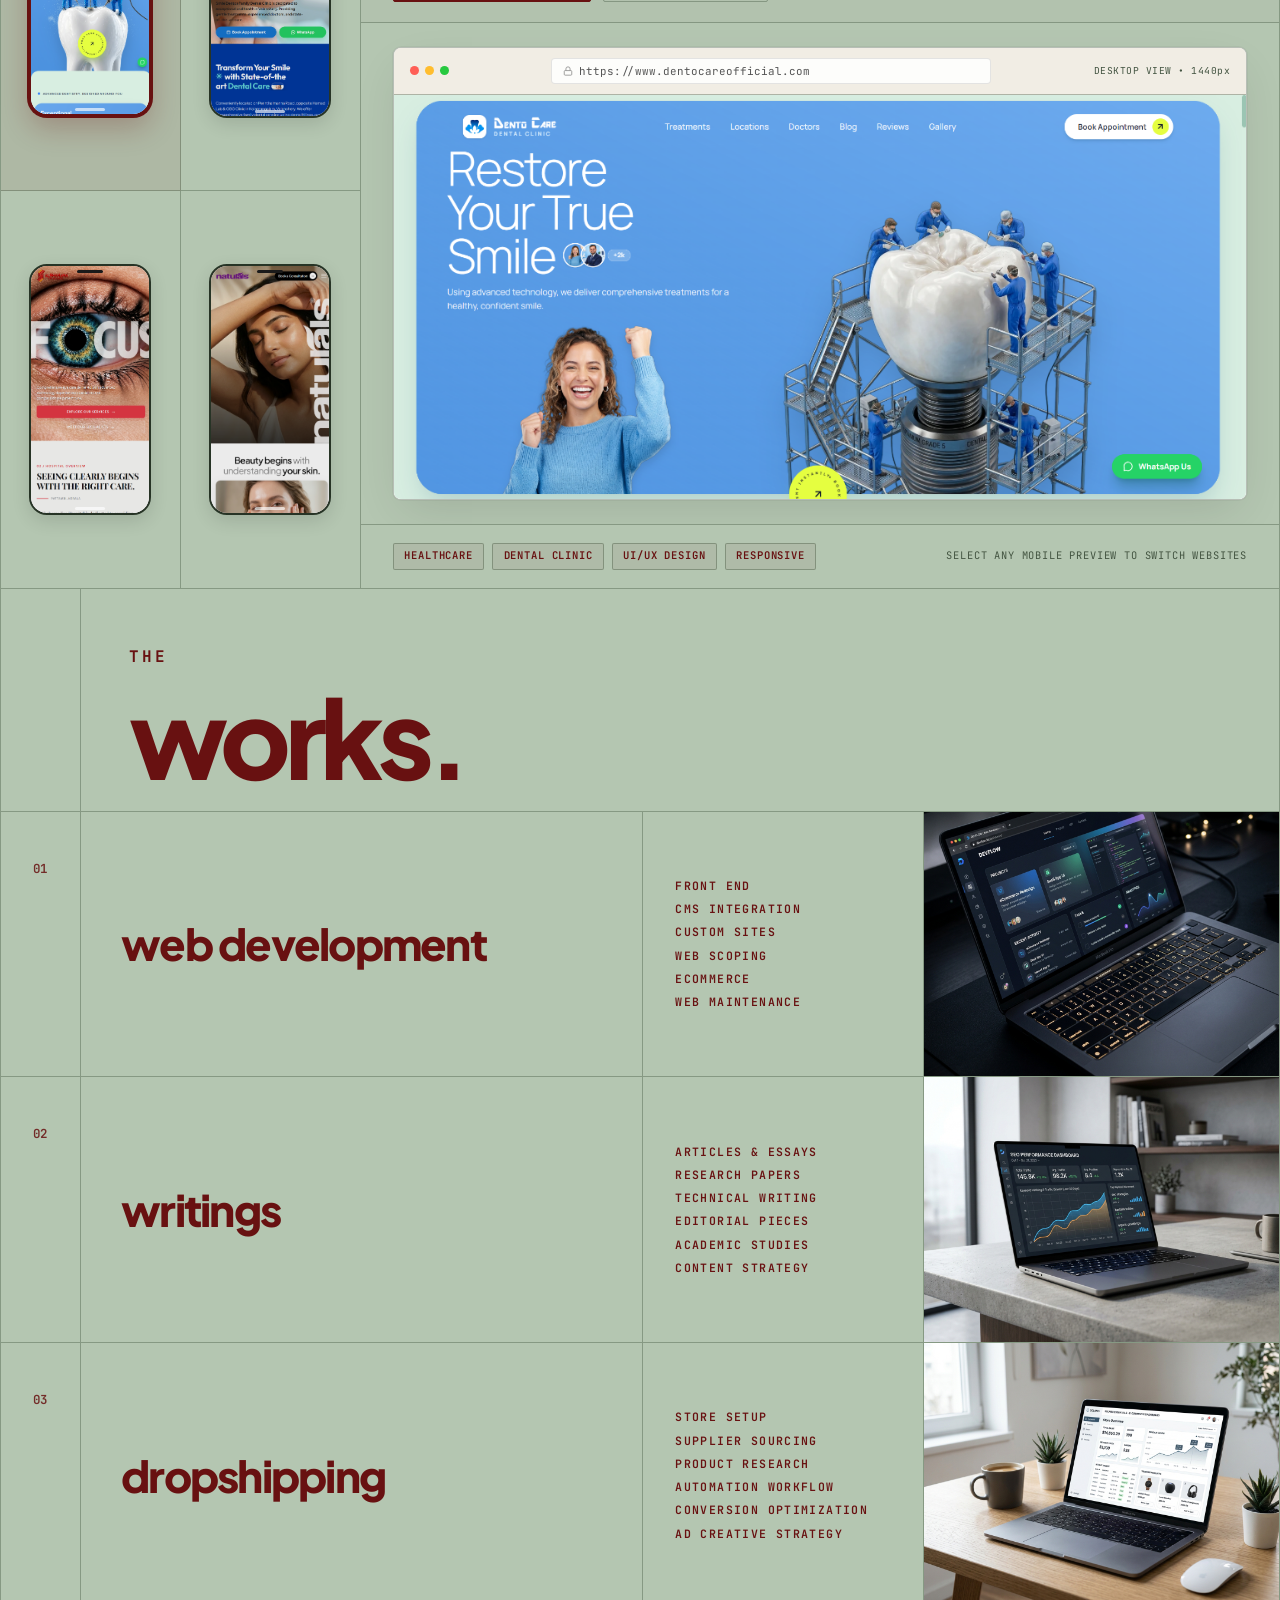
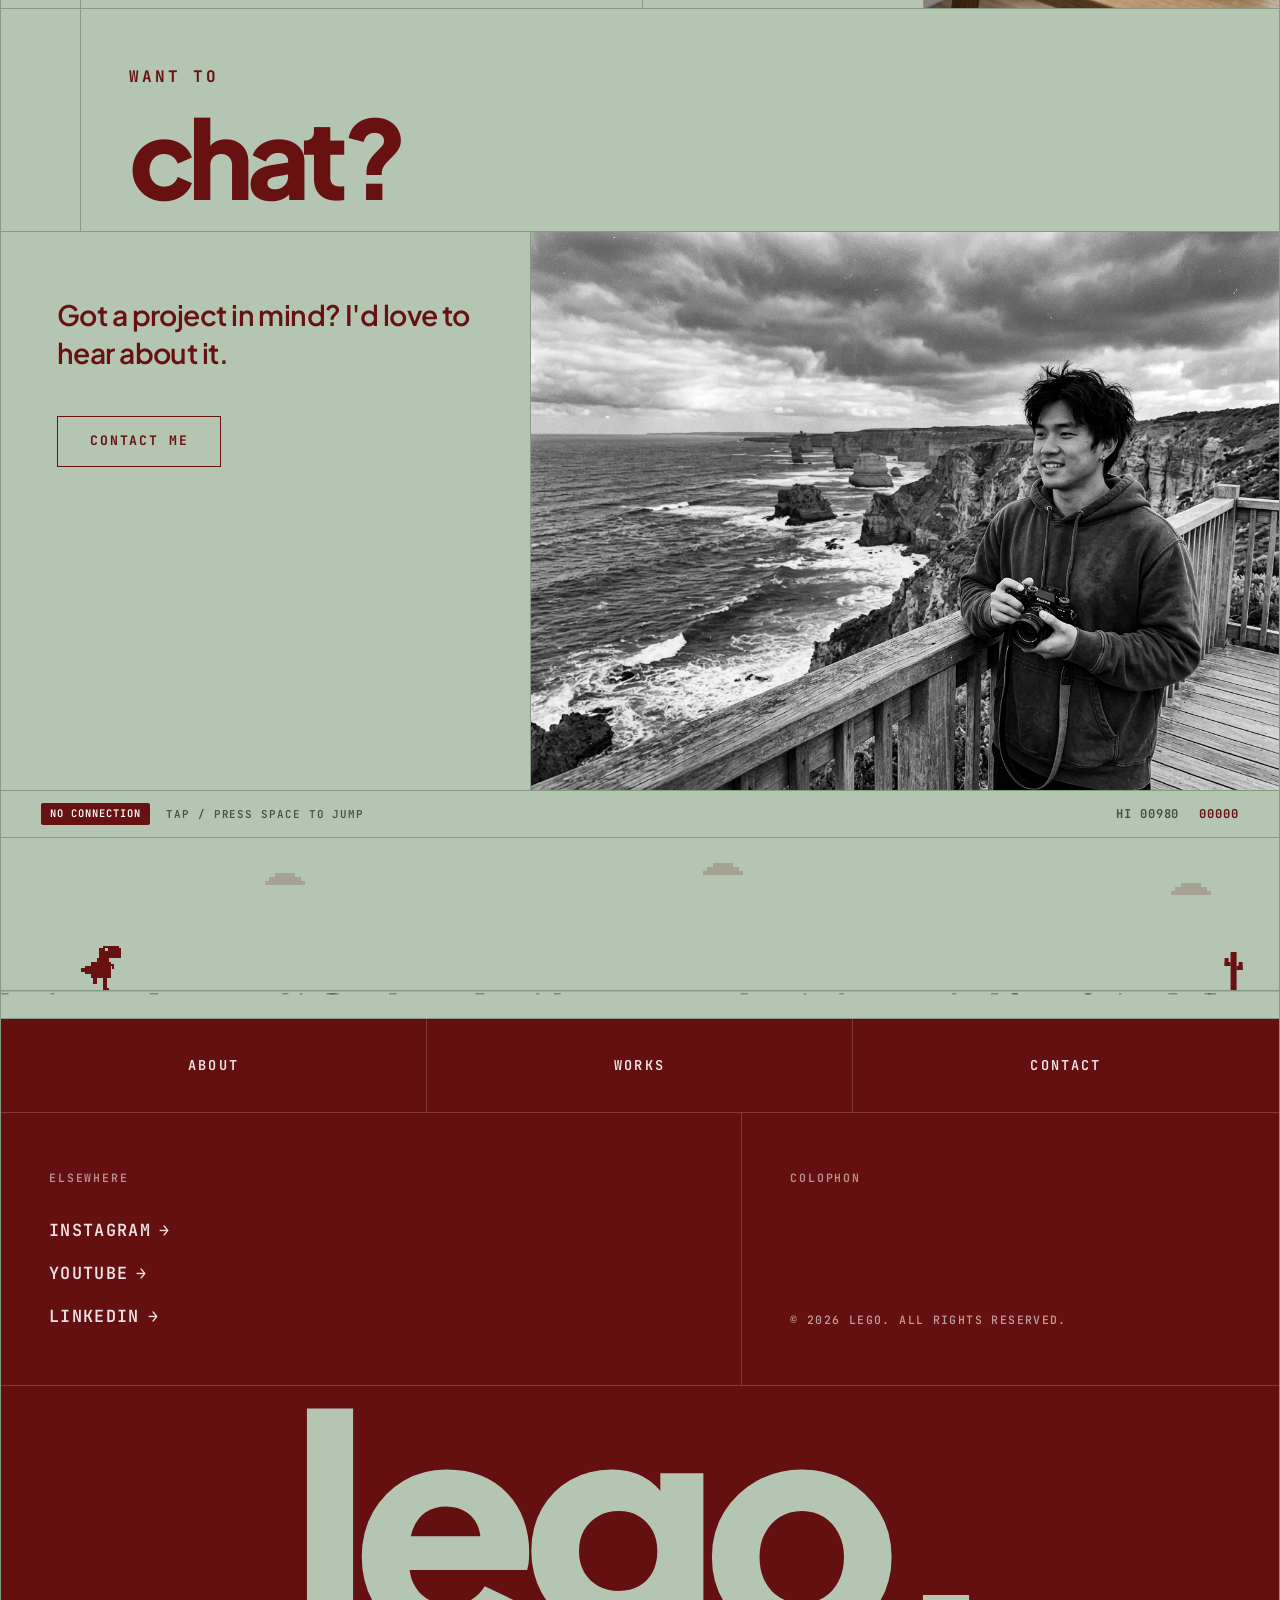
==== commit 5e95647c: "Some incredible changes" ====
--- a/index.html
+++ b/index.html
@@ -9,6 +9,15 @@
   <link rel="preconnect" href="https://fonts.gstatic.com" crossorigin>
   <link href="https://fonts.googleapis.com/css2?family=Plus+Jakarta+Sans:ital,wght@0,300;0,400;0,500;0,600;0,700;0,800;1,400&family=Space+Grotesk:wght@500;700&family=JetBrains+Mono:wght@400;500;600&display=swap" rel="stylesheet">
   <link rel="stylesheet" href="style.css">
+  <script>
+    (function() {
+      const savedTheme = localStorage.getItem('lego-theme');
+      if (savedTheme === 'dark') {
+        document.documentElement.classList.add('theme-dark');
+        document.addEventListener('DOMContentLoaded', () => document.body.classList.add('theme-dark'));
+      }
+    })();
+  </script>
 </head>
 <body class="theme-sage">
   <!-- Main Grid Frame -->
@@ -75,8 +84,8 @@
               <span class="sub-greeting">HI, I'M JASIM!</span>
               <h2 class="sub-title">This is me.</h2>
             </div>
-            <div class="about-photo-wrapper">
-              <img src="assets/miguel_nature.jpg" alt="Jasim in lush nature greenery" class="about-nature-img" loading="lazy">
+            <div class="about-portrait-wrapper">
+              <img src="assets/miguel_camera.png" alt="Jasim holding a vintage camera looking down" class="about-camera-img" loading="lazy">
             </div>
           </div>
 
@@ -107,131 +116,175 @@
         </div>
       </section>
 
-      <!-- SECTION 2: SELECTED WORKS SECTION -->
-      <section class="works-section" id="works" aria-label="Selected Works">
+      <!-- SECTION 2: SELECTED PROJECTS SECTION -->
+      <section class="works-section" id="works" aria-label="Selected Projects">
         
         <!-- SECTION TITLE BAR -->
         <div class="works-header-bar">
           <div class="works-header-title-box">
             <span class="section-eyebrow">SELECTED</span>
-            <h2 class="works-main-title">works.</h2>
+            <h2 class="works-main-title">projects.</h2>
           </div>
           <div class="works-header-indicator" aria-hidden="true">
             <span class="scroll-arrow">&#9650;</span>
           </div>
         </div>
 
-        <!-- 3-COLUMN WORKS WORKSPACE -->
-        <div class="works-workspace-grid">
+        <!-- INTERACTIVE SHOWCASE STAGE: 4 Mobile Previews on One Side (2x2 Grid) + 1 Dominant Desktop Showcase -->
+        <div class="projects-showcase-stage" id="projectsShowcaseStage">
           
-          <!-- LEFT COLUMN: THUMBNAILS LIST OF DIFFERENT WORKS -->
-          <aside class="works-thumbs-column" aria-label="Project Selection Thumbnails">
-            <div class="thumb-list" id="projectThumbList" role="tablist" aria-orientation="vertical">
-              
-              <!-- Project 1 Thumbnail -->
-              <button class="thumb-item is-active" role="tab" id="tab-0" aria-selected="true" aria-controls="project-panel" data-index="0">
-                <div class="thumb-image-wrap">
-                  <img src="assets/project_maharanis.jpg" alt="Maharanis project preview thumbnail">
-                </div>
-                <div class="thumb-active-bar"></div>
-              </button>
-
-              <!-- Project 2 Thumbnail -->
-              <button class="thumb-item" role="tab" id="tab-1" aria-selected="false" aria-controls="project-panel" data-index="1">
-                <div class="thumb-image-wrap">
-                  <img src="assets/project_tokyo.jpg" alt="NeoTokyo Nightlife project preview thumbnail">
-                </div>
-                <div class="thumb-active-bar"></div>
-              </button>
-
-              <!-- Project 3 Thumbnail -->
-              <button class="thumb-item" role="tab" id="tab-2" aria-selected="false" aria-controls="project-panel" data-index="2">
-                <div class="thumb-image-wrap">
-                  <img src="assets/project_transit.jpg" alt="Metro Transit Film project preview thumbnail">
-                </div>
-                <div class="thumb-active-bar"></div>
-              </button>
-
-              <!-- Project 4 Thumbnail -->
-              <button class="thumb-item" role="tab" id="tab-3" aria-selected="false" aria-controls="project-panel" data-index="3">
-                <div class="thumb-image-wrap">
-                  <img src="assets/project_studio.jpg" alt="Studio Canvas OS project preview thumbnail">
-                </div>
-                <div class="thumb-active-bar"></div>
-              </button>
-
-            </div>
-          </aside>
-
-          <!-- CENTER COLUMN: FEATURED PROJECT CARD -->
-          <div class="works-featured-column" id="project-panel" role="tabpanel" aria-labelledby="tab-0">
-            <div class="featured-card">
-              
-              <!-- Maroon Header Block -->
-              <div class="featured-header-box" id="featuredHeader">
-                <div class="featured-meta-row">
-                  <h3 class="featured-project-title" id="projectTitle">Maharanis</h3>
-                  <span class="featured-category" id="projectCategory">COMPANY WEBSITE</span>
-                </div>
-
-                <div class="featured-actions-row">
-                  <div class="featured-tags-list" id="projectTags">
-                    <span class="tag-pill">WEB DEVELOPMENT</span>
-                    <span class="tag-pill">SHOPIFY</span>
-                    <span class="tag-pill">E-COMMERCE</span>
-                  </div>
-
-                  <a href="#learn-more" class="featured-learn-link" id="projectLink">
-                    <span>LEARN MORE</span>
-                    <span class="link-arrow">&gt;</span>
-                  </a>
-                </div>
-              </div>
-
-              <!-- Big Visual Showcase Image Container -->
-              <div class="featured-visual-box">
-                <img src="assets/project_maharanis.jpg" alt="Maharanis Indian Restaurant project displayed on laptop" class="featured-main-img" id="projectMainImg">
-                <div class="featured-image-reflection" aria-hidden="true"></div>
-              </div>
-
-            </div>
-          </div>
-
-          <!-- RIGHT COLUMN: ARTISTIC DEVELOPER PORTRAIT WITH CAMERA -->
-          <aside class="works-portrait-column" aria-label="Editorial Developer Visual">
-            <div class="portrait-wrapper">
-              <img src="assets/miguel_camera.jpg" alt="Miguel holding a vintage camera looking down in high contrast black and white" class="dev-camera-img">
-            </div>
-            <div class="column-scroll-track" aria-hidden="true">
-              <div class="column-scroll-thumb"></div>
-            </div>
-          </aside>
+          <!-- 4 MOBILE MODE PREVIEWS: 2 on top, 2 under both aligned -->
+          <div class="mobile-devices-grid" role="tablist" aria-label="Projects mobile view selection">
+            
+            <!-- Phone 1: dento-care -->
+            <button class="project-mobile-column is-active" id="projectTab-0" role="tab" aria-selected="true" aria-controls="centralDesktopPanel" data-index="0" aria-label="Select Project 01: dento-care">
+              <div class="mobile-phone-device">
+                <div class="device-speaker-notch" aria-hidden="true"></div>
+                <div class="device-screen-wrap">
+                  <img src="assets/projects/fullpage/dentocare_mobile_full.png" alt="dento-care mobile preview" class="device-screen-img" loading="eager">
+                </div>
+                <div class="device-home-indicator" aria-hidden="true"></div>
+              </div>
+            </button>
+
+            <!-- Phone 2: Smile-Dentos -->
+            <button class="project-mobile-column" id="projectTab-1" role="tab" aria-selected="false" aria-controls="centralDesktopPanel" data-index="1" aria-label="Select Project 02: Smile-Dentos">
+              <div class="mobile-phone-device">
+                <div class="device-speaker-notch" aria-hidden="true"></div>
+                <div class="device-screen-wrap">
+                  <img src="assets/projects/fullpage/smiledentos_mobile_full.png" alt="Smile-Dentos mobile preview" class="device-screen-img" loading="lazy">
+                </div>
+                <div class="device-home-indicator" aria-hidden="true"></div>
+              </div>
+            </button>
+
+            <!-- Phone 3: al-shahama-eye-hospital -->
+            <button class="project-mobile-column" id="projectTab-2" role="tab" aria-selected="false" aria-controls="centralDesktopPanel" data-index="2" aria-label="Select Project 03: al-shahama-eye-hospital">
+              <div class="mobile-phone-device">
+                <div class="device-speaker-notch" aria-hidden="true"></div>
+                <div class="device-screen-wrap">
+                  <img src="assets/projects/fullpage/alshahama_mobile_full.png" alt="al-shahama-eye-hospital mobile preview" class="device-screen-img" loading="lazy">
+                </div>
+                <div class="device-home-indicator" aria-hidden="true"></div>
+              </div>
+            </button>
+
+            <!-- Phone 4: naturals-salon -->
+            <button class="project-mobile-column" id="projectTab-3" role="tab" aria-selected="false" aria-controls="centralDesktopPanel" data-index="3" aria-label="Select Project 04: naturals-salon">
+              <div class="mobile-phone-device">
+                <div class="device-speaker-notch" aria-hidden="true"></div>
+                <div class="device-screen-wrap">
+                  <img src="assets/projects/fullpage/naturals_mobile_full.png" alt="naturals-salon mobile preview" class="device-screen-img" loading="lazy">
+                </div>
+                <div class="device-home-indicator" aria-hidden="true"></div>
+              </div>
+            </button>
+
+          </div>
+
+          <!-- DOMINANT DESKTOP PREVIEW AREA -->
+          <div class="central-desktop-showcase" id="centralDesktopPanel" role="tabpanel" aria-labelledby="projectTab-0">
+            
+            <!-- Showcase Header Bar -->
+            <div class="showcase-header-bar" id="showcaseHeader">
+              <div class="showcase-info-col">
+                <div class="showcase-index-tag">
+                  <span class="active-index-pill" id="activeProjectIndex">01</span>
+                  <span class="active-category-pill" id="activeProjectCategory">DENTAL CLINIC & HEALTHCARE</span>
+                </div>
+                <h3 class="showcase-title" id="activeProjectTitle">dento-care</h3>
+                <p class="showcase-description" id="activeProjectDesc">
+                  Comprehensive dental clinic web platform featuring instant appointment scheduling, interactive service catalog, and treatment showcase.
+                </p>
+              </div>
+
+              <div class="showcase-links-col">
+                <a href="https://www.dentocareofficial.com" target="_blank" rel="noopener noreferrer" class="showcase-action-btn btn-visit" id="activeLiveLink" aria-label="Visit live website for dento-care">
+                  <span>VISIT LIVE WEBSITE</span>
+                  <span class="btn-arrow">&nearr;</span>
+                </a>
+                <a href="https://github.com/nessentialscode/dento-care.git" target="_blank" rel="noopener noreferrer" class="showcase-action-btn btn-github" id="activeGithubLink" aria-label="View GitHub repository for dento-care">
+                  <svg width="14" height="14" viewBox="0 0 24 24" fill="currentColor" aria-hidden="true"><path d="M12 0C5.37 0 0 5.37 0 12c0 5.31 3.435 9.795 8.205 11.385.6.105.825-.255.825-.57 0-.285-.015-1.23-.015-2.235-3.015.555-3.795-.735-4.035-1.41-.135-.345-.72-1.41-1.23-1.695-.42-.225-1.02-.78-.015-.795.945-.015 1.62.87 1.845 1.23 1.08 1.815 2.805 1.305 3.495.99.105-.78.42-1.305.765-1.605-2.67-.3-5.46-1.335-5.46-5.925 0-1.305.465-2.385 1.23-3.225-.12-.3-.54-1.53.12-3.18 0 0 1.005-.315 3.3 1.23.96-.27 1.98-.405 3-.405s2.04.135 3 .405c2.295-1.56 3.3-1.23 3.3-1.23.66 1.65.24 2.88.12 3.18.765.84 1.23 1.905 1.23 3.225 0 4.605-2.805 5.625-5.475 5.925.435.375.81 1.095.81 2.22 0 1.605-.015 2.895-.015 3.3 0 .315.225.69.825.57A12.02 12.02 0 0024 12c0-6.63-5.37-12-12-12z"/></svg>
+                  <span>GITHUB REPO</span>
+                  <span class="btn-arrow">&nearr;</span>
+                </a>
+              </div>
+            </div>
+
+            <!-- Realistic Desktop Browser Preview Frame -->
+            <div class="desktop-browser-frame">
+              <div class="browser-chrome-bar">
+                <div class="browser-traffic-lights" aria-hidden="true">
+                  <span class="traffic-dot dot-red"></span>
+                  <span class="traffic-dot dot-yellow"></span>
+                  <span class="traffic-dot dot-green"></span>
+                </div>
+                <div class="browser-address-bar">
+                  <svg class="lock-icon" width="10" height="10" viewBox="0 0 24 24" fill="none" stroke="currentColor" stroke-width="2" aria-hidden="true"><rect x="3" y="11" width="18" height="11" rx="2" ry="2"></rect><path d="M7 11V7a5 5 0 0 1 10 0v4"></path></svg>
+                  <span class="browser-url-text" id="browserUrlText">https://www.dentocareofficial.com</span>
+                </div>
+                <div class="browser-viewport-tag">
+                  <span>DESKTOP VIEW &bull; 1440px</span>
+                </div>
+              </div>
+
+              <!-- Interactive / Clickable Browser Viewport Container -->
+              <a href="https://www.dentocareofficial.com" target="_blank" rel="noopener noreferrer" class="browser-viewport-screen" id="desktopScreenLink" aria-label="Open dento-care desktop website in new tab">
+                <img src="assets/projects/dentocare_desktop.png" alt="dento-care desktop website layout" class="desktop-preview-img" id="activeDesktopImg">
+                <div class="viewport-hover-overlay">
+                  <span class="hover-view-pill">
+                    <span>EXPLORE LIVE SITE</span>
+                    <span>&nearr;</span>
+                  </span>
+                </div>
+              </a>
+            </div>
+
+            <!-- Showcase Bottom Meta / Tech Stack Bar -->
+            <div class="showcase-bottom-bar">
+              <div class="tech-tags-list" id="activeProjectTags">
+                <span class="tag-pill">HEALTHCARE</span>
+                <span class="tag-pill">DENTAL CLINIC</span>
+                <span class="tag-pill">UI/UX DESIGN</span>
+                <span class="tag-pill">RESPONSIVE</span>
+              </div>
+              <div class="showcase-hint">
+                <span>SELECT ANY MOBILE PREVIEW TO SWITCH WEBSITES</span>
+              </div>
+            </div>
+
+          </div>
 
         </div>
       </section>
 
-      <!-- SECTION 3: SERVICES SECTION -->
-      <section class="services-section" id="services" aria-label="Services">
+      <!-- SECTION 3: WORKS SECTION -->
+      <section class="services-section" id="services" aria-label="Works">
         
-        <!-- SERVICES HEADER BAR -->
+        <!-- WORKS HEADER BAR -->
         <div class="services-header-bar">
           <div class="services-header-index-col" aria-hidden="true"></div>
           <div class="services-header-title-box">
             <span class="section-eyebrow">THE</span>
-            <h2 class="services-main-title">services.</h2>
+            <h2 class="services-main-title">works.</h2>
           </div>
         </div>
 
         <!-- SERVICES ROWS -->
         <div class="services-table">
           
-          <!-- Service 1: Web Development -->
-          <article class="service-row">
+          <!-- Category 1: Web Development -->
+          <article class="service-row service-row-interactive" data-href="web-development.html" data-transition="curtain" tabindex="0" role="link" aria-label="Explore web development showcase and 4 built websites">
             <div class="service-index-cell">
               <span class="service-num">01</span>
             </div>
             <div class="service-title-cell">
-              <h3 class="service-name">web development</h3>
+              <h3 class="service-name">
+                <a href="web-development.html" class="service-name-link" data-transition="curtain">
+                  <span>web development</span>
+                  <span class="service-arrow-indicator">&rarr;</span>
+                </a>
+              </h3>
             </div>
             <div class="service-list-cell">
               <ul class="subservices-list">
@@ -244,30 +297,45 @@
               </ul>
             </div>
             <div class="service-visual-cell">
-              <img src="assets/service_webdev.jpg" alt="Web development laptop interface showcase" class="service-img" loading="lazy">
+              <a href="web-development.html" class="service-visual-link" data-transition="curtain" aria-label="Open web development showcase">
+                <img src="assets/service_webdev.jpg" alt="Web development laptop interface showcase" class="service-img" loading="lazy">
+                <div class="service-hover-overlay">
+                  <span class="service-hover-badge">EXPLORE BUILDS &rarr;</span>
+                </div>
+              </a>
             </div>
           </article>
 
-          <!-- Service 2: SEO Management -->
-          <article class="service-row">
+          <!-- Category 2: Writings -->
+          <article class="service-row service-row-interactive" data-href="writings.html" data-transition="curtain" tabindex="0" role="link" aria-label="Explore writings and essays archive">
             <div class="service-index-cell">
               <span class="service-num">02</span>
             </div>
             <div class="service-title-cell">
-              <h3 class="service-name">seo management</h3>
+              <h3 class="service-name">
+                <a href="writings.html" class="service-name-link" data-transition="curtain">
+                  <span>writings</span>
+                  <span class="service-arrow-indicator">&rarr;</span>
+                </a>
+              </h3>
             </div>
             <div class="service-list-cell">
               <ul class="subservices-list">
-                <li>TECHNICAL SEO</li>
-                <li>KEYWORD RESEARCH</li>
-                <li>ON-PAGE OPTIMIZATION</li>
-                <li>PERFORMANCE & AUDIT</li>
+                <li>ARTICLES & ESSAYS</li>
+                <li>RESEARCH PAPERS</li>
+                <li>TECHNICAL WRITING</li>
+                <li>EDITORIAL PIECES</li>
+                <li>ACADEMIC STUDIES</li>
                 <li>CONTENT STRATEGY</li>
-                <li>ANALYTICS & REPORTING</li>
               </ul>
             </div>
             <div class="service-visual-cell">
-              <img src="assets/service_seo.jpg" alt="SEO management growth analytics dashboard showcase" class="service-img" loading="lazy">
+              <a href="writings.html" class="service-visual-link" data-transition="curtain" aria-label="Open writings archive">
+                <img src="assets/service_seo.jpg" alt="Writings, research publications, and editorial showcase" class="service-img" loading="lazy">
+                <div class="service-hover-overlay">
+                  <span class="service-hover-badge">READ ESSAYS &rarr;</span>
+                </div>
+              </a>
             </div>
           </article>
 
@@ -392,9 +460,11 @@
         <nav class="drawer-nav">
           <ul class="drawer-links">
             <li><a href="#hero" class="drawer-nav-item"><span>01</span> The Entrepreneur</a></li>
-            <li><a href="#works" class="drawer-nav-item"><span>02</span> Selected Works</a></li>
-            <li><a href="#services" class="drawer-nav-item"><span>03</span> The Services</a></li>
-            <li><a href="#chat" class="drawer-nav-item"><span>04</span> Let's Chat</a></li>
+            <li><a href="#works" class="drawer-nav-item"><span>02</span> Selected Projects</a></li>
+            <li><a href="web-development.html" class="drawer-nav-item" data-transition="curtain"><span>03</span> Web Development Works</a></li>
+            <li><a href="#services" class="drawer-nav-item"><span>04</span> The Works</a></li>
+            <li><a href="writings.html" class="drawer-nav-item" data-transition="curtain"><span>05</span> Writings Archive</a></li>
+            <li><a href="#chat" class="drawer-nav-item"><span>06</span> Let's Chat</a></li>
           </ul>
         </nav>
         <div class="drawer-footer">
@@ -405,6 +475,7 @@
 
   </div>
 
+  <script src="transition.js"></script>
   <script src="app.js"></script>
 </body>
 </html>
--- a/style.css
+++ b/style.css
@@ -53,6 +53,18 @@
   padding: 0;
 }
 
+.visually-hidden {
+  position: absolute;
+  width: 1px;
+  height: 1px;
+  padding: 0;
+  margin: -1px;
+  overflow: hidden;
+  clip: rect(0, 0, 0, 0);
+  white-space: nowrap;
+  border: 0;
+}
+
 html {
   font-size: 16px;
   scroll-behavior: smooth;
@@ -340,12 +352,17 @@
 .about-left-col {
   display: flex;
   flex-direction: column;
+  justify-content: space-between;
   border-right: 1px solid var(--grid-line);
+  background-color: var(--bg-sage);
+  position: relative;
+  overflow: hidden;
 }
 
 .about-header-text {
-  padding: 2.25rem 2.5rem 1.75rem 2.5rem;
-  border-bottom: 1px solid var(--grid-line);
+  padding: 2.25rem 2.5rem 0.25rem 2.5rem;
+  z-index: 2;
+  position: relative;
 }
 
 .sub-greeting {
@@ -368,25 +385,39 @@
   color: var(--color-maroon);
 }
 
-.about-photo-wrapper {
+.about-portrait-wrapper {
+  flex: 1;
   width: 100%;
+  display: flex;
+  align-items: flex-end;
+  justify-content: flex-start;
+  position: relative;
+  overflow: hidden;
+  min-height: 440px;
+  padding-left: 2.5rem;
+}
+
+.about-camera-img {
+  width: auto;
+  max-width: 100%;
   height: 100%;
-  min-height: 400px;
-  overflow: hidden;
-  background-color: var(--bg-sage-darker);
-}
-
-.about-nature-img {
-  width: 100%;
-  height: 100%;
-  object-fit: cover;
-  object-position: center 20%;
+  max-height: 520px;
+  object-fit: contain;
+  object-position: left bottom;
   display: block;
-  transition: transform 0.6s cubic-bezier(0.16, 1, 0.3, 1);
-}
-
-.about-left-col:hover .about-nature-img {
-  transform: scale(1.025);
+  user-select: none;
+  pointer-events: none;
+  transform-origin: left bottom;
+  transform: translateY(70px) scale(1.14);
+  transition: transform 0.4s ease;
+}
+
+body.theme-dark .about-camera-img {
+  filter: invert(0.92) contrast(1.15);
+}
+
+.about-left-col:hover .about-camera-img {
+  transform: translateY(70px) scale(1.16);
 }
 
 /* About Right Column */
@@ -531,287 +562,707 @@
   transform: translateY(-3px);
 }
 
-/* 3-Column Works Workspace */
-.works-workspace-grid {
+/* ==========================================================================
+   INTERACTIVE PROJECTS SHOWCASE STAGE
+   (4 Mobile Mode Previews on One Side in 2x2 Grid + Dominant Desktop Showcase)
+   ========================================================================== */
+.projects-showcase-stage {
   display: grid;
-  grid-template-columns: 140px 1fr 340px;
+  grid-template-columns: 360px 1fr;
   align-items: stretch;
   min-height: 640px;
-}
-
-/* Left Column: Thumbnails List */
-.works-thumbs-column {
+  border-bottom: 1px solid var(--grid-line);
+  background-color: var(--bg-sage);
+  position: relative;
+}
+
+/* 2x2 Grid of Mobile Mode Previews */
+.mobile-devices-grid {
+  display: grid;
+  grid-template-columns: 1fr 1fr;
+  grid-template-rows: 1fr 1fr;
   border-right: 1px solid var(--grid-line);
   background-color: var(--bg-sage);
-}
-
-.thumb-list {
-  display: flex;
-  flex-direction: column;
   height: 100%;
 }
 
-.thumb-item {
-  position: relative;
+/* Mobile Project Column / Interactive Card */
+.project-mobile-column {
+  appearance: none;
+  -webkit-appearance: none;
   background: transparent;
   border: none;
-  border-bottom: 1px solid var(--grid-line);
   cursor: pointer;
-  padding: 0;
-  width: 100%;
-  flex: 1;
-  min-height: 110px;
-  overflow: hidden;
-  display: block;
-  text-align: left;
-  transition: opacity 0.3s ease;
-}
-
-.thumb-item:last-child {
-  border-bottom: none;
-}
-
-.thumb-image-wrap {
+  display: flex;
+  flex-direction: column;
+  align-items: center;
+  justify-content: center;
+  padding: 1.5rem 1rem;
+  position: relative;
+  text-align: center;
+  color: var(--color-text-main);
+  transition: all 0.25s cubic-bezier(0.16, 1, 0.3, 1);
+  outline: none;
+  user-select: none;
   width: 100%;
   height: 100%;
+}
+
+/* 2x2 Grid borders conforming to Yeti architectural style */
+.mobile-devices-grid .project-mobile-column:nth-child(1) {
+  border-right: 1px solid var(--grid-line);
+  border-bottom: 1px solid var(--grid-line);
+}
+
+.mobile-devices-grid .project-mobile-column:nth-child(2) {
+  border-bottom: 1px solid var(--grid-line);
+}
+
+.mobile-devices-grid .project-mobile-column:nth-child(3) {
+  border-right: 1px solid var(--grid-line);
+}
+
+.mobile-devices-grid .project-mobile-column:nth-child(4) {
+  border-right: none;
+}
+
+/* Top Active Accent Border Indicator */
+.project-mobile-column::before {
+  content: '';
+  position: absolute;
+  top: 0;
+  left: 0;
+  right: 0;
+  height: 3px;
+  background-color: var(--color-maroon);
+  opacity: 0;
+  transition: opacity 0.25s ease;
+  z-index: 10;
+}
+
+.project-mobile-column.is-active::before {
+  opacity: 1;
+}
+
+.project-mobile-column:hover {
+  background-color: rgba(104, 17, 17, 0.04);
+}
+
+.project-mobile-column.is-active {
+  background-color: rgba(104, 17, 17, 0.08);
+}
+
+body.theme-dark .project-mobile-column:hover {
+  background-color: rgba(182, 58, 58, 0.06);
+}
+
+body.theme-dark .project-mobile-column.is-active {
+  background-color: rgba(182, 58, 58, 0.12);
+}
+
+.project-mobile-column:focus-visible {
+  outline: 2px solid var(--color-maroon);
+  outline-offset: -2px;
+}
+
+/* Column Top Meta */
+.column-top-meta {
+  display: flex;
+  flex-direction: column;
+  align-items: center;
+  gap: 0.2rem;
+  margin-bottom: 0.75rem;
+  width: 100%;
+}
+
+.column-num {
+  font-family: var(--font-mono);
+  font-size: 0.75rem;
+  font-weight: 700;
+  color: var(--color-maroon);
+  letter-spacing: 0.05em;
+}
+
+.column-project-name {
+  font-family: var(--font-display);
+  font-size: 0.78rem;
+  font-weight: 700;
+  letter-spacing: -0.01em;
+  color: var(--color-text-main);
+  white-space: nowrap;
+  overflow: hidden;
+  text-overflow: ellipsis;
+  max-width: 100%;
+}
+
+/* Realistic Mobile Phone Mockup */
+.mobile-phone-device {
+  width: 100%;
+  max-width: 122px;
+  aspect-ratio: 9 / 18.5;
+  border: 2.5px solid var(--color-text-main);
+  border-radius: 18px;
+  background-color: #000000;
   position: relative;
   overflow: hidden;
-}
-
-.thumb-image-wrap img {
+  box-shadow: 0 6px 18px rgba(0, 0, 0, 0.12);
+  transition: transform 0.3s cubic-bezier(0.16, 1, 0.3, 1), box-shadow 0.3s ease, border-color 0.3s ease;
+  display: flex;
+  flex-direction: column;
+}
+
+.project-mobile-column:hover .mobile-phone-device {
+  transform: translateY(-3px) scale(1.02);
+  box-shadow: 0 10px 24px rgba(0, 0, 0, 0.2);
+}
+
+.project-mobile-column.is-active .mobile-phone-device {
+  border-color: var(--color-maroon);
+  box-shadow: 0 0 0 2px var(--color-maroon), 0 12px 28px rgba(104, 17, 17, 0.25);
+  transform: translateY(-2px);
+}
+
+.device-speaker-notch {
+  position: absolute;
+  top: 4px;
+  left: 50%;
+  transform: translateX(-50%);
+  width: 26px;
+  height: 3.5px;
+  background-color: #1a1a1a;
+  border-radius: 3px;
+  z-index: 5;
+  pointer-events: none;
+}
+
+.device-home-indicator {
+  position: absolute;
+  bottom: 3px;
+  left: 50%;
+  transform: translateX(-50%);
+  width: 30px;
+  height: 2.5px;
+  background-color: rgba(255, 255, 255, 0.65);
+  border-radius: 2px;
+  z-index: 5;
+  pointer-events: none;
+}
+
+.device-screen-wrap {
+  width: 100%;
+  height: 100%;
+  overflow: hidden;
+  position: relative;
+  background-color: #ffffff;
+}
+
+.device-screen-img {
   width: 100%;
   height: 100%;
   object-fit: cover;
+  object-position: top center;
   display: block;
-  filter: brightness(0.75) contrast(1.05);
-  transition: filter 0.3s ease, transform 0.4s ease;
-}
-
-/* Hover and Active States */
-.thumb-item:hover .thumb-image-wrap img {
-  filter: brightness(0.95) contrast(1.1);
-  transform: scale(1.05);
-}
-
-.thumb-active-bar {
+  filter: brightness(0.92);
+  transition: filter 0.3s ease;
+}
+
+.project-mobile-column:hover .device-screen-img,
+.project-mobile-column.is-active .device-screen-img {
+  filter: brightness(1);
+}
+
+/* Column Bottom Meta */
+.column-bottom-meta {
+  display: flex;
+  flex-direction: column;
+  align-items: center;
+  gap: 0.35rem;
+  margin-top: 0.75rem;
+  width: 100%;
+}
+
+.column-viewport-badge {
+  font-family: var(--font-mono);
+  font-size: 0.58rem;
+  font-weight: 600;
+  letter-spacing: 0.08em;
+  color: var(--color-text-muted);
+  text-transform: uppercase;
+}
+
+.column-selection-indicator {
+  font-family: var(--font-mono);
+  font-size: 0.58rem;
+  font-weight: 600;
+  letter-spacing: 0.05em;
+  color: var(--color-text-muted);
+  padding: 0.15rem 0.45rem;
+  border: 1px solid var(--grid-line-subtle);
+  border-radius: 2px;
+  transition: all 0.2s ease;
+  white-space: nowrap;
+}
+
+.project-mobile-column.is-active .column-selection-indicator {
+  color: var(--color-white);
+  background-color: var(--color-maroon);
+  border-color: var(--color-maroon);
+}
+
+/* ==========================================================================
+   CENTRAL DOMINANT DESKTOP PREVIEW AREA
+   ========================================================================== */
+.central-desktop-showcase {
+  display: flex;
+  flex-direction: column;
+  justify-content: space-between;
+  background-color: var(--bg-sage);
+  position: relative;
+  min-height: 600px;
+}
+
+/* Showcase Header Bar */
+.showcase-header-bar {
+  display: flex;
+  justify-content: space-between;
+  align-items: flex-start;
+  padding: 1.5rem 2rem 1.25rem 2rem;
+  border-bottom: 1px solid var(--grid-line);
+  gap: 1.5rem;
+  flex-wrap: wrap;
+  background: rgba(104, 17, 17, 0.02);
+}
+
+.showcase-info-col {
+  display: flex;
+  flex-direction: column;
+  gap: 0.35rem;
+  max-width: 580px;
+}
+
+.showcase-index-tag {
+  display: flex;
+  align-items: center;
+  gap: 0.65rem;
+}
+
+.active-index-pill {
+  font-family: var(--font-mono);
+  font-size: 0.72rem;
+  font-weight: 700;
+  color: var(--color-white);
+  background-color: var(--color-maroon);
+  padding: 0.15rem 0.5rem;
+  border-radius: 2px;
+}
+
+.active-category-pill {
+  font-family: var(--font-mono);
+  font-size: 0.68rem;
+  font-weight: 600;
+  letter-spacing: 0.12em;
+  color: var(--color-maroon);
+  text-transform: uppercase;
+}
+
+.showcase-title {
+  font-family: var(--font-display);
+  font-size: clamp(1.8rem, 2.5vw, 2.8rem);
+  font-weight: 800;
+  color: var(--color-maroon);
+  letter-spacing: -0.04em;
+  line-height: 1.05;
+}
+
+.showcase-description {
+  font-size: 0.92rem;
+  line-height: 1.55;
+  color: var(--color-text-main);
+  opacity: 0.9;
+  margin-top: 0.15rem;
+}
+
+.showcase-links-col {
+  display: flex;
+  align-items: center;
+  gap: 0.75rem;
+  flex-wrap: wrap;
+  align-self: center;
+}
+
+.showcase-action-btn {
+  font-family: var(--font-mono);
+  font-size: 0.72rem;
+  font-weight: 600;
+  letter-spacing: 0.08em;
+  padding: 0.65rem 1.15rem;
+  text-decoration: none;
+  display: inline-flex;
+  align-items: center;
+  gap: 0.45rem;
+  transition: all 0.25s ease;
+  border-radius: 2px;
+}
+
+.btn-visit {
+  color: var(--color-white);
+  background-color: var(--color-maroon);
+  border: 1px solid var(--color-maroon);
+}
+
+.btn-visit:hover {
+  background-color: transparent;
+  color: var(--color-maroon);
+  transform: translateY(-1px);
+}
+
+.btn-github {
+  color: var(--color-text-main);
+  background-color: transparent;
+  border: 1px solid var(--grid-line);
+}
+
+.btn-github:hover {
+  background-color: var(--color-maroon);
+  color: var(--color-white);
+  border-color: var(--color-maroon);
+  transform: translateY(-1px);
+}
+
+.btn-github svg {
+  flex-shrink: 0;
+}
+
+.btn-arrow {
+  font-family: var(--font-mono);
+  font-size: 0.9rem;
+  display: inline-block;
+  transition: transform 0.2s ease;
+}
+
+.showcase-action-btn:hover .btn-arrow {
+  transform: translate(2px, -2px);
+}
+
+/* Realistic Desktop Browser Preview Frame */
+.desktop-browser-frame {
+  margin: 1.5rem 2rem;
+  border-radius: 8px;
+  overflow: hidden;
+  border: 1px solid var(--grid-line);
+  box-shadow: 0 16px 45px -10px rgba(0, 0, 0, 0.12), 0 0 0 1px rgba(0, 0, 0, 0.04);
+  background-color: #ffffff;
+  display: flex;
+  flex-direction: column;
+  transition: box-shadow 0.3s ease, transform 0.3s ease;
+}
+
+body.theme-dark .desktop-browser-frame {
+  border-color: var(--grid-line);
+  box-shadow: 0 20px 50px -10px rgba(0, 0, 0, 0.5), 0 0 0 1px rgba(255, 255, 255, 0.05);
+  background-color: #1a221a;
+}
+
+.desktop-browser-frame.is-switching {
+  box-shadow: 0 8px 25px rgba(0, 0, 0, 0.08);
+}
+
+/* Browser Chrome Header */
+.browser-chrome-bar {
+  background-color: #f1ede4;
+  padding: 0.6rem 1rem;
+  border-bottom: 1px solid var(--grid-line);
+  display: flex;
+  align-items: center;
+  justify-content: space-between;
+  gap: 0.75rem;
+}
+
+body.theme-dark .browser-chrome-bar {
+  background-color: #1e271c;
+  border-bottom-color: var(--grid-line);
+}
+
+.browser-traffic-lights {
+  display: flex;
+  align-items: center;
+  gap: 6px;
+}
+
+.traffic-dot {
+  width: 9px;
+  height: 9px;
+  border-radius: 50%;
+  display: inline-block;
+}
+
+.dot-red { background-color: #ff5f56; }
+.dot-yellow { background-color: #ffbd2e; }
+.dot-green { background-color: #27c93f; }
+
+.browser-address-bar {
+  flex: 1;
+  max-width: 440px;
+  background-color: rgba(255, 255, 255, 0.85);
+  border: 1px solid rgba(0, 0, 0, 0.1);
+  border-radius: 4px;
+  padding: 0.25rem 0.65rem;
+  display: flex;
+  align-items: center;
+  gap: 0.4rem;
+  font-family: var(--font-mono);
+  font-size: 0.68rem;
+  color: #555555;
+  white-space: nowrap;
+  overflow: hidden;
+  text-overflow: ellipsis;
+  margin: 0 auto;
+}
+
+body.theme-dark .browser-address-bar {
+  background-color: rgba(0, 0, 0, 0.45);
+  border-color: rgba(255, 255, 255, 0.12);
+  color: #cccccc;
+}
+
+.lock-icon {
+  flex-shrink: 0;
+  opacity: 0.65;
+}
+
+.browser-url-text {
+  overflow: hidden;
+  text-overflow: ellipsis;
+  white-space: nowrap;
+}
+
+.browser-viewport-tag {
+  font-family: var(--font-mono);
+  font-size: 0.6rem;
+  color: var(--color-text-muted);
+  letter-spacing: 0.05em;
+  white-space: nowrap;
+}
+
+/* Interactive Desktop Viewport Screen */
+.browser-viewport-screen {
+  position: relative;
+  display: block;
+  width: 100%;
+  aspect-ratio: 1024 / 486;
+  overflow: hidden;
+  background-color: #ffffff;
+  text-decoration: none;
+}
+
+body.theme-dark .browser-viewport-screen {
+  background-color: #121812;
+}
+
+.desktop-preview-img {
+  width: 100%;
+  height: 100%;
+  object-fit: contain;
+  object-position: top center;
+  display: block;
+  transition: opacity 0.3s ease, transform 0.3s ease;
+}
+
+.browser-viewport-screen:hover .desktop-preview-img {
+  transform: scale(1.008);
+}
+
+.viewport-hover-overlay {
   position: absolute;
-  top: 0;
-  bottom: 0;
-  left: 0;
-  width: 4px;
-  background-color: var(--color-maroon);
+  inset: 0;
+  background-color: rgba(18, 25, 18, 0.18);
+  backdrop-filter: blur(1.5px);
+  display: flex;
+  align-items: center;
+  justify-content: center;
   opacity: 0;
   transition: opacity 0.25s ease;
 }
 
-.thumb-item.is-active .thumb-active-bar {
+.browser-viewport-screen:hover .viewport-hover-overlay {
   opacity: 1;
 }
 
-.thumb-item.is-active .thumb-image-wrap img {
-  filter: brightness(1) contrast(1.1) grayscale(0);
-}
-
-.thumb-item.is-active .thumb-overlay {
-  background: rgba(104, 17, 17, 0.25);
-}
-
-/* Center Column: Featured Project Card */
-.works-featured-column {
-  border-right: 1px solid var(--grid-line);
+.hover-view-pill {
+  font-family: var(--font-mono);
+  font-size: 0.75rem;
+  font-weight: 700;
+  letter-spacing: 0.08em;
+  color: var(--color-white);
+  background-color: var(--color-maroon);
+  padding: 0.65rem 1.35rem;
+  border-radius: 3px;
+  display: inline-flex;
+  align-items: center;
+  gap: 0.5rem;
+  box-shadow: 0 8px 25px rgba(0, 0, 0, 0.3);
+  transform: translateY(6px);
+  transition: transform 0.25s ease;
+}
+
+.browser-viewport-screen:hover .hover-view-pill {
+  transform: translateY(0);
+}
+
+/* Showcase Bottom Bar */
+.showcase-bottom-bar {
+  display: flex;
+  justify-content: space-between;
+  align-items: center;
+  padding: 1.1rem 2rem;
+  border-top: 1px solid var(--grid-line);
   background-color: var(--bg-sage);
-  display: flex;
-  flex-direction: column;
-}
-
-.featured-card {
-  display: flex;
-  flex-direction: column;
-  height: 100%;
-}
-
-/* Crimson Header Block */
-.featured-header-box {
-  background-color: var(--color-maroon-box);
-  color: var(--color-white);
-  padding: 2.25rem 2.5rem 1.85rem 2.5rem;
-  display: flex;
-  flex-direction: column;
-  gap: 1.5rem;
-  transition: background-color 0.4s ease;
-}
-
-.featured-meta-row {
-  display: flex;
-  align-items: baseline;
-  justify-content: space-between;
+  flex-wrap: wrap;
   gap: 1rem;
 }
 
-.featured-project-title {
-  font-family: var(--font-display);
-  font-size: clamp(2rem, 3.2vw, 3.2rem);
-  font-weight: 700;
-  letter-spacing: -0.03em;
-  line-height: 1;
-  color: #ffffff;
-}
-
-.featured-category {
-  font-family: var(--font-mono);
-  font-size: 0.72rem;
-  font-weight: 600;
-  letter-spacing: 0.12em;
-  color: rgba(255, 255, 255, 0.75);
-  text-transform: uppercase;
-}
-
-.featured-actions-row {
-  display: flex;
-  align-items: center;
-  justify-content: space-between;
-  gap: 1rem;
-  flex-wrap: wrap;
-}
-
-.featured-tags-list {
-  display: flex;
-  align-items: center;
-  gap: 0.6rem;
+.tech-tags-list {
+  display: flex;
+  align-items: center;
+  gap: 0.5rem;
   flex-wrap: wrap;
 }
 
 .tag-pill {
   display: inline-block;
-  padding: 0.35rem 0.75rem;
-  font-family: var(--font-mono);
-  font-size: 0.68rem;
+  padding: 0.3rem 0.65rem;
+  font-family: var(--font-mono);
+  font-size: 0.66rem;
   font-weight: 600;
   letter-spacing: 0.08em;
   text-transform: uppercase;
-  color: rgba(255, 255, 255, 0.85);
-  border: 1px solid rgba(255, 255, 255, 0.28);
+  color: var(--color-maroon);
+  border: 1px solid var(--grid-line);
   border-radius: 2px;
-  background-color: rgba(0, 0, 0, 0.12);
-}
-
-.featured-learn-link {
-  display: inline-flex;
-  align-items: center;
-  gap: 0.45rem;
-  font-family: var(--font-display);
-  font-size: 1rem;
-  font-weight: 700;
-  letter-spacing: 0.02em;
-  color: #ffffff;
-  text-decoration: none;
-  transition: opacity 0.2s ease, transform 0.2s ease;
-}
-
-.featured-learn-link:hover {
-  opacity: 0.88;
-  transform: translateX(3px);
-}
-
-.link-arrow {
-  font-family: var(--font-mono);
-  font-size: 1.1rem;
-  display: inline-block;
-  transition: transform 0.2s ease;
-}
-
-.featured-learn-link:hover .link-arrow {
-  transform: translateX(4px);
-}
-
-/* Big Visual Showcase Box */
-.featured-visual-box {
-  flex: 1;
-  width: 100%;
-  position: relative;
-  overflow: hidden;
-  background-color: var(--bg-sage-darker);
-  min-height: 440px;
-}
-
-.featured-main-img {
-  width: 100%;
-  height: 100%;
-  object-fit: cover;
-  object-position: center;
-  display: block;
-  transition: opacity 0.4s ease, transform 0.6s cubic-bezier(0.16, 1, 0.3, 1);
-}
-
-.featured-card:hover .featured-main-img {
-  transform: scale(1.02);
-}
-
-/* Right Column: Photographer / Camera Developer Cutout */
-.works-portrait-column {
-  position: relative;
-  background-color: var(--bg-sage);
-  display: flex;
-  align-items: stretch;
-  justify-content: center;
-  overflow: hidden;
-}
-
-.portrait-wrapper {
-  width: 100%;
-  height: 100%;
-  position: relative;
-  display: flex;
-  align-items: flex-end;
-  justify-content: center;
-}
-
-.dev-camera-img {
-  width: 100%;
-  height: 100%;
-  object-fit: cover;
-  object-position: center top;
-  display: block;
-  mix-blend-mode: multiply; /* Blends pure white background cleanly into sage green! */
-  filter: contrast(1.2) brightness(0.98);
-  user-select: none;
-  pointer-events: none;
-  transition: transform 0.5s ease;
-}
-
-body.theme-dark .dev-camera-img {
-  mix-blend-mode: lighten;
-  filter: invert(1) contrast(1.15) brightness(0.9);
-}
-
-/* Vertical Scrollbar Accent Indicator Track */
-.column-scroll-track {
-  position: absolute;
-  top: 0;
-  right: 0;
-  bottom: 0;
-  width: 16px;
-  border-left: 1px solid var(--grid-line);
-  background-color: transparent;
-  display: flex;
-  align-items: center;
-  justify-content: center;
-}
-
-.column-scroll-thumb {
-  width: 6px;
-  height: 70px;
-  background-color: var(--color-maroon);
-  border-radius: 3px;
-  opacity: 0.9;
-  cursor: pointer;
-  transition: height 0.3s ease, background-color 0.2s ease;
-}
-
-.column-scroll-thumb:hover {
-  height: 90px;
-  background-color: var(--color-maroon-dark);
-}
+  background-color: rgba(104, 17, 17, 0.05);
+}
+
+body.theme-dark .tag-pill {
+  color: var(--color-maroon-light);
+  background-color: rgba(182, 58, 58, 0.1);
+  border-color: var(--grid-line);
+}
+
+.showcase-hint {
+  font-family: var(--font-mono);
+  font-size: 0.65rem;
+  color: var(--color-text-muted);
+  letter-spacing: 0.08em;
+  text-transform: uppercase;
+}
+
+/* ==========================================================================
+   RESPONSIVE LAYOUT FOR SELECTED PROJECTS
+   ========================================================================== */
+@media (max-width: 1200px) {
+  .projects-showcase-stage {
+    grid-template-columns: 280px 1fr;
+  }
+  .mobile-phone-device {
+    max-width: 105px;
+  }
+}
+
+@media (max-width: 980px) {
+  .projects-showcase-stage {
+    grid-template-columns: 1fr;
+  }
+
+  .mobile-devices-grid {
+    display: grid;
+    grid-template-columns: repeat(4, 1fr);
+    grid-template-rows: 1fr;
+    border-right: none;
+    border-bottom: 1px solid var(--grid-line);
+    height: auto;
+  }
+
+  .mobile-devices-grid .project-mobile-column:nth-child(1),
+  .mobile-devices-grid .project-mobile-column:nth-child(2),
+  .mobile-devices-grid .project-mobile-column:nth-child(3) {
+    border-right: 1px solid var(--grid-line);
+    border-bottom: none;
+  }
+
+  .mobile-devices-grid .project-mobile-column:nth-child(4) {
+    border-right: none;
+    border-bottom: none;
+  }
+
+  .central-desktop-showcase {
+    width: 100%;
+  }
+
+  .project-mobile-column {
+    padding: 1.15rem 0.5rem 1rem 0.5rem;
+  }
+
+  .mobile-phone-device {
+    max-width: 105px;
+  }
+
+  .desktop-browser-frame {
+    margin: 1.25rem 1rem;
+  }
+
+  .showcase-header-bar {
+    padding: 1.25rem 1rem;
+  }
+
+  .showcase-bottom-bar {
+    padding: 1rem;
+  }
+}
+
+@media (max-width: 640px) {
+  .projects-showcase-stage {
+    display: flex;
+    flex-direction: column;
+  }
+
+  .mobile-devices-grid {
+    display: flex;
+    flex-direction: row;
+    width: 100%;
+    overflow-x: auto;
+    scroll-snap-type: x mandatory;
+    -webkit-overflow-scrolling: touch;
+    border-right: none;
+    border-bottom: 1px solid var(--grid-line);
+  }
+
+  .mobile-devices-grid .project-mobile-column {
+    flex: 0 0 135px;
+    scroll-snap-align: start;
+    border-right: 1px solid var(--grid-line);
+    border-bottom: none;
+  }
+
+  .central-desktop-showcase {
+    width: 100%;
+  }
+
+  .showcase-header-bar {
+    flex-direction: column;
+    align-items: stretch;
+  }
+
+  .showcase-links-col {
+    align-self: stretch;
+    justify-content: stretch;
+  }
+
+  .showcase-action-btn {
+    flex: 1;
+    justify-content: center;
+  }
+}
+
 
 /* ==========================================================================
    NAVIGATION DRAWER (MENU MODAL)
@@ -1662,3 +2113,2036 @@
     padding: 2.5rem 1.5rem;
   }
 }
+
+/* ==========================================================================
+   PAGE TRANSITION CURTAIN (12-COLUMN EDITORIAL BLINDS - IMAGE 1 & 2)
+   ========================================================================== */
+.page-transition-curtain {
+  position: fixed;
+  top: 0;
+  left: 0;
+  width: 100vw;
+  height: 100vh;
+  display: grid;
+  grid-template-columns: repeat(12, 1fr);
+  pointer-events: none;
+  z-index: 999999;
+}
+
+.curtain-column {
+  background-color: var(--bg-sage);
+  border-right: 1px solid var(--grid-line);
+  height: 100vh;
+  transform: translateY(-101%);
+  will-change: transform;
+}
+
+.curtain-column:last-child {
+  border-right: none;
+}
+
+/* When navigating away: columns slide down staggered (Image 1) */
+.page-transition-curtain.is-covering {
+  pointer-events: all;
+}
+
+.page-transition-curtain.is-covering .curtain-column {
+  transform: translateY(0%);
+  transition: transform 0.65s cubic-bezier(0.76, 0, 0.24, 1);
+  transition-delay: calc(var(--col-idx) * 0.035s);
+}
+
+/* Initial state on destination page when revealed */
+.page-transition-curtain.is-start-covered {
+  pointer-events: all;
+}
+
+.page-transition-curtain.is-start-covered .curtain-column {
+  transform: translateY(0%);
+  transition: none;
+}
+
+/* When revealing new page: columns slide down off screen */
+.page-transition-curtain.is-revealing {
+  pointer-events: none;
+}
+
+.page-transition-curtain.is-revealing .curtain-column {
+  transform: translateY(101%);
+  transition: transform 0.65s cubic-bezier(0.76, 0, 0.24, 1);
+  transition-delay: calc(var(--col-idx) * 0.035s);
+}
+
+/* ==========================================================================
+   INTERACTIVE WORKS ROW (INDEX.HTML)
+   ========================================================================== */
+.service-row-interactive {
+  cursor: pointer;
+  position: relative;
+}
+
+.service-row-interactive:hover {
+  background-color: rgba(104, 17, 17, 0.04);
+}
+
+body.theme-dark .service-row-interactive:hover {
+  background-color: rgba(182, 58, 58, 0.06);
+}
+
+.service-name-link {
+  color: inherit;
+  text-decoration: none;
+  display: inline-flex;
+  align-items: center;
+  gap: 0.75rem;
+  transition: transform 0.3s cubic-bezier(0.16, 1, 0.3, 1), color 0.2s ease;
+}
+
+.service-row-interactive:hover .service-name-link {
+  transform: translateX(8px);
+}
+
+.service-arrow-indicator {
+  font-size: 0.75em;
+  opacity: 0;
+  transform: translateX(-10px);
+  transition: opacity 0.3s ease, transform 0.3s ease;
+  color: var(--color-maroon);
+}
+
+.service-row-interactive:hover .service-arrow-indicator {
+  opacity: 1;
+  transform: translateX(0);
+}
+
+.service-visual-link {
+  display: block;
+  width: 100%;
+  height: 100%;
+  position: relative;
+  text-decoration: none;
+}
+
+.service-hover-overlay {
+  position: absolute;
+  inset: 0;
+  background: rgba(101, 16, 16, 0.75);
+  display: flex;
+  align-items: center;
+  justify-content: center;
+  opacity: 0;
+  transition: opacity 0.35s ease;
+}
+
+.service-row-interactive:hover .service-hover-overlay {
+  opacity: 1;
+}
+
+.service-hover-badge {
+  font-family: var(--font-mono);
+  font-size: 0.75rem;
+  font-weight: 600;
+  letter-spacing: 0.15em;
+  color: var(--color-white);
+  padding: 0.6rem 1.2rem;
+  border: 1px solid rgba(255, 255, 255, 0.4);
+  background: rgba(0, 0, 0, 0.3);
+  backdrop-filter: blur(4px);
+  transform: translateY(6px);
+  transition: transform 0.35s ease;
+}
+
+.service-row-interactive:hover .service-hover-badge {
+  transform: translateY(0);
+}
+
+/* ==========================================================================
+   WRITINGS PAGE (IMAGE 2 REPRODUCTION)
+   ========================================================================== */
+.page-writings .site-container {
+  overflow: hidden;
+  position: relative;
+}
+
+/* 12-Column Architectural Background Grid */
+.architectural-grid-overlay {
+  position: absolute;
+  top: 0;
+  left: 0;
+  right: 0;
+  bottom: 0;
+  display: grid;
+  grid-template-columns: repeat(12, 1fr);
+  pointer-events: none;
+  z-index: 1;
+}
+
+.architectural-grid-overlay span {
+  border-right: 1px solid var(--grid-line-subtle);
+  height: 100%;
+}
+
+.architectural-grid-overlay span:last-child {
+  border-right: none;
+}
+
+/* Writings Hero Section (Image 2) */
+.writings-hero-section {
+  position: relative;
+  min-height: calc(100vh - 52px);
+  display: flex;
+  flex-direction: column;
+  justify-content: space-between;
+  border-bottom: 1px solid var(--grid-line);
+  background-color: var(--bg-sage);
+  z-index: 2;
+}
+
+/* Hero Top Bar */
+.writings-hero-topbar {
+  display: flex;
+  align-items: center;
+  justify-content: space-between;
+  padding: 1.75rem 2.5rem;
+  border-bottom: 1px solid var(--grid-line-subtle);
+}
+
+.writings-hero-eyebrow {
+  font-family: var(--font-mono);
+  font-size: 0.75rem;
+  font-weight: 600;
+  letter-spacing: 0.14em;
+  color: var(--color-maroon);
+  text-transform: uppercase;
+}
+
+.writings-hero-meta {
+  font-family: var(--font-mono);
+  font-size: 0.72rem;
+  letter-spacing: 0.08em;
+  color: var(--color-text-muted);
+}
+
+/* Center Box Containing Huge Title - Exact Match to Image 2 */
+.writings-hero-center {
+  flex: 1;
+  display: flex;
+  flex-direction: column;
+  align-items: center;
+  justify-content: center;
+  padding: 3rem 2rem;
+  text-align: center;
+  position: relative;
+}
+
+.writings-hero-title {
+  font-family: var(--font-display);
+  font-size: clamp(4.5rem, 13vw, 13rem);
+  font-weight: 800;
+  color: var(--color-maroon);
+  letter-spacing: -0.05em;
+  line-height: 0.92;
+  margin: 0;
+  user-select: none;
+  opacity: 0;
+  transform: translateY(35px) scale(0.98);
+  animation: heroTitleReveal 0.9s cubic-bezier(0.16, 1, 0.3, 1) 0.35s forwards;
+}
+
+@keyframes heroTitleReveal {
+  0% {
+    opacity: 0;
+    transform: translateY(35px) scale(0.98);
+  }
+  100% {
+    opacity: 1;
+    transform: translateY(0) scale(1);
+  }
+}
+
+.writings-hero-subtitle {
+  font-family: var(--font-body);
+  font-size: clamp(1.05rem, 1.4vw, 1.35rem);
+  font-weight: 400;
+  color: var(--color-text-main);
+  max-width: 680px;
+  margin-top: 2rem;
+  line-height: 1.6;
+  opacity: 0;
+  transform: translateY(20px);
+  animation: heroSubtitleReveal 0.8s cubic-bezier(0.16, 1, 0.3, 1) 0.55s forwards;
+}
+
+@keyframes heroSubtitleReveal {
+  0% {
+    opacity: 0;
+    transform: translateY(20px);
+  }
+  100% {
+    opacity: 0.85;
+    transform: translateY(0);
+  }
+}
+
+/* Hero Bottom Navigation */
+.writings-hero-bottombar {
+  display: flex;
+  align-items: center;
+  justify-content: space-between;
+  padding: 1.5rem 2.5rem;
+  border-top: 1px solid var(--grid-line-subtle);
+}
+
+.writings-back-link {
+  font-family: var(--font-mono);
+  font-size: 0.75rem;
+  font-weight: 600;
+  letter-spacing: 0.12em;
+  color: var(--color-maroon);
+  text-decoration: none;
+  display: inline-flex;
+  align-items: center;
+  gap: 0.5rem;
+  transition: transform 0.2s ease, opacity 0.2s ease;
+}
+
+.writings-back-link:hover {
+  transform: translateX(-4px);
+  opacity: 0.8;
+}
+
+.writings-scroll-prompt {
+  font-family: var(--font-mono);
+  font-size: 0.72rem;
+  font-weight: 600;
+  letter-spacing: 0.12em;
+  color: var(--color-maroon);
+  background: transparent;
+  border: none;
+  cursor: pointer;
+  display: inline-flex;
+  align-items: center;
+  gap: 0.5rem;
+  transition: transform 0.2s ease;
+}
+
+.writings-scroll-prompt:hover {
+  transform: translateY(3px);
+}
+
+/* Right Scroll Indicator Track (Image 1 & Image 2) */
+.page-scroll-indicator {
+  position: fixed;
+  top: 52px;
+  right: 0;
+  bottom: 0;
+  width: 18px;
+  border-left: 1px solid var(--grid-line);
+  background-color: var(--bg-sage);
+  display: flex;
+  flex-direction: column;
+  align-items: center;
+  justify-content: space-between;
+  padding: 0.5rem 0;
+  z-index: 50;
+  transition: background-color 0.4s ease;
+}
+
+.scroll-arrow-btn {
+  background: none;
+  border: none;
+  color: var(--color-maroon);
+  font-size: 0.65rem;
+  cursor: pointer;
+  padding: 4px;
+  line-height: 1;
+  transition: transform 0.2s ease, opacity 0.2s ease;
+}
+
+.scroll-arrow-btn:hover {
+  transform: scale(1.25);
+  opacity: 0.8;
+}
+
+.scroll-track-lane {
+  flex: 1;
+  width: 100%;
+  position: relative;
+  margin: 0.5rem 0;
+}
+
+.scroll-thumb-pill {
+  position: absolute;
+  left: 50%;
+  transform: translateX(-50%);
+  width: 6px;
+  height: 60px;
+  background-color: var(--color-maroon);
+  border-radius: 3px;
+  transition: top 0.1s linear, height 0.2s ease;
+}
+
+/* ==========================================================================
+   WRITINGS FILTER & ARCHIVE SECTION
+   ========================================================================== */
+.writings-archive-section {
+  position: relative;
+  background-color: var(--bg-sage);
+  z-index: 2;
+  border-bottom: 1px solid var(--grid-line);
+}
+
+/* Filter Controls Bar */
+.archive-controls-bar {
+  display: flex;
+  align-items: center;
+  justify-content: space-between;
+  flex-wrap: wrap;
+  gap: 1.5rem;
+  padding: 1.75rem 2.5rem;
+  border-bottom: 1px solid var(--grid-line);
+  background-color: var(--bg-sage);
+}
+
+.filter-tabs-group {
+  display: flex;
+  align-items: center;
+  flex-wrap: wrap;
+  gap: 0.65rem;
+}
+
+.filter-pill-btn {
+  background: transparent;
+  border: 1px solid var(--grid-line);
+  padding: 0.45rem 1rem;
+  font-family: var(--font-mono);
+  font-size: 0.72rem;
+  font-weight: 600;
+  letter-spacing: 0.08em;
+  color: var(--color-text-main);
+  cursor: pointer;
+  border-radius: 2px;
+  transition: all 0.2s ease;
+}
+
+.filter-pill-btn:hover {
+  border-color: var(--color-maroon);
+  color: var(--color-maroon);
+}
+
+.filter-pill-btn.is-active {
+  background-color: var(--color-maroon);
+  border-color: var(--color-maroon);
+  color: var(--color-white);
+}
+
+/* Search Box */
+.archive-search-box {
+  display: flex;
+  align-items: center;
+  background-color: rgba(255, 255, 255, 0.25);
+  border: 1px solid var(--grid-line);
+  padding: 0.45rem 1rem;
+  min-width: 260px;
+  gap: 0.5rem;
+  border-radius: 2px;
+}
+
+body.theme-dark .archive-search-box {
+  background-color: rgba(0, 0, 0, 0.25);
+}
+
+.archive-search-box input {
+  background: transparent;
+  border: none;
+  font-family: var(--font-mono);
+  font-size: 0.75rem;
+  color: var(--color-text-main);
+  outline: none;
+  width: 100%;
+}
+
+.archive-search-box input::placeholder {
+  color: var(--color-text-muted);
+}
+
+/* Writings Articles Table */
+.articles-table {
+  display: flex;
+  flex-direction: column;
+}
+
+.article-row-item {
+  display: grid;
+  grid-template-columns: 80px 220px 1fr 200px;
+  align-items: stretch;
+  border-bottom: 1px solid var(--grid-line);
+  background-color: var(--bg-sage);
+  transition: background-color 0.25s ease;
+  cursor: pointer;
+}
+
+.article-row-item:last-child {
+  border-bottom: none;
+}
+
+.article-row-item:hover {
+  background-color: rgba(104, 17, 17, 0.035);
+}
+
+body.theme-dark .article-row-item:hover {
+  background-color: rgba(182, 58, 58, 0.05);
+}
+
+.article-index-col {
+  border-right: 1px solid var(--grid-line);
+  padding: 2.5rem 1.25rem;
+  display: flex;
+  align-items: flex-start;
+  justify-content: center;
+}
+
+.article-num {
+  font-family: var(--font-mono);
+  font-size: 0.8rem;
+  font-weight: 600;
+  color: var(--color-maroon);
+  letter-spacing: 0.08em;
+}
+
+.article-meta-col {
+  border-right: 1px solid var(--grid-line);
+  padding: 2.5rem 2rem;
+  display: flex;
+  flex-direction: column;
+  gap: 0.65rem;
+}
+
+.article-date {
+  font-family: var(--font-mono);
+  font-size: 0.72rem;
+  color: var(--color-text-muted);
+  letter-spacing: 0.08em;
+}
+
+.article-tag {
+  align-self: flex-start;
+  font-family: var(--font-mono);
+  font-size: 0.68rem;
+  font-weight: 600;
+  letter-spacing: 0.1em;
+  color: var(--color-maroon);
+  padding: 0.25rem 0.65rem;
+  border: 1px solid var(--grid-line);
+  border-radius: 2px;
+}
+
+.article-read-time {
+  font-family: var(--font-mono);
+  font-size: 0.68rem;
+  color: var(--color-text-muted);
+}
+
+.article-content-col {
+  border-right: 1px solid var(--grid-line);
+  padding: 2.5rem 2.5rem;
+  display: flex;
+  flex-direction: column;
+  justify-content: center;
+}
+
+.article-title {
+  font-family: var(--font-display);
+  font-size: clamp(1.4rem, 2.2vw, 2.2rem);
+  font-weight: 700;
+  color: var(--color-maroon);
+  letter-spacing: -0.03em;
+  line-height: 1.18;
+  margin-bottom: 0.75rem;
+  transition: transform 0.2s ease;
+}
+
+.article-title-multiline .title-line {
+  display: block;
+}
+
+.article-row-item:hover .article-title {
+  transform: translateX(4px);
+}
+
+.article-excerpt {
+  font-size: 0.95rem;
+  color: var(--color-text-main);
+  line-height: 1.6;
+  opacity: 0.85;
+  max-width: 720px;
+}
+
+.article-action-col {
+  padding: 2.5rem 2rem;
+  display: flex;
+  align-items: center;
+  justify-content: center;
+}
+
+.read-article-btn {
+  font-family: var(--font-mono);
+  font-size: 0.75rem;
+  font-weight: 600;
+  letter-spacing: 0.12em;
+  color: var(--color-maroon);
+  border: 1px solid var(--grid-line);
+  background: transparent;
+  padding: 0.65rem 1.25rem;
+  cursor: pointer;
+  display: inline-flex;
+  align-items: center;
+  gap: 0.5rem;
+  text-decoration: none;
+  transition: all 0.25s ease;
+}
+
+.article-row-item:hover .read-article-btn {
+  background-color: var(--color-maroon);
+  border-color: var(--color-maroon);
+  color: var(--color-white);
+  transform: translateX(4px);
+}
+
+/* PDF Document Badge */
+.article-format-tag {
+  align-self: flex-start;
+  font-family: var(--font-mono);
+  font-size: 0.62rem;
+  font-weight: 600;
+  letter-spacing: 0.08em;
+  color: var(--color-maroon);
+  background: rgba(104, 17, 17, 0.06);
+  padding: 0.2rem 0.5rem;
+  border-radius: 2px;
+  display: inline-flex;
+  align-items: center;
+  gap: 0.35rem;
+}
+
+body.theme-dark .article-format-tag {
+  background: rgba(182, 58, 58, 0.12);
+  color: var(--color-maroon);
+}
+
+/* Arabic RTL Styling for Writings Archive */
+.article-arabic-col {
+  direction: rtl;
+  text-align: right;
+  font-family: 'Amiri', 'Traditional Arabic', 'Segoe UI', Tahoma, sans-serif;
+}
+
+.article-arabic-title {
+  font-family: 'Amiri', 'Traditional Arabic', 'Segoe UI', Tahoma, sans-serif;
+  font-weight: 700;
+  line-height: 1.45;
+  letter-spacing: 0;
+  font-size: clamp(1.35rem, 2.2vw, 2.05rem);
+}
+
+.article-row-item:hover .article-arabic-title {
+  transform: translateX(-4px);
+}
+
+.article-arabic-excerpt {
+  font-family: 'Amiri', 'Traditional Arabic', 'Segoe UI', Tahoma, sans-serif;
+  line-height: 1.85;
+  font-size: 1.05rem;
+  max-width: 820px;
+}
+
+.article-translation-sub {
+  margin-top: 0.85rem;
+  padding-top: 0.65rem;
+  border-top: 1px dashed var(--grid-line);
+  font-family: var(--font-mono);
+  font-size: 0.72rem;
+  color: var(--color-text-muted);
+  line-height: 1.5;
+  direction: ltr;
+  text-align: left;
+}
+
+.article-translation-sub .translation-label {
+  color: var(--color-maroon);
+  font-weight: 600;
+  margin-right: 0.35rem;
+}
+
+/* ==========================================================================
+   ARTICLE READER MODAL (FULL ESSAY READING EXPERIENCE)
+   ========================================================================== */
+.reader-modal {
+  position: fixed;
+  inset: 0;
+  z-index: 10000;
+  display: flex;
+  justify-content: flex-end;
+  visibility: hidden;
+  opacity: 0;
+  transition: visibility 0.4s ease, opacity 0.4s ease;
+}
+
+.reader-modal.is-active {
+  visibility: visible;
+  opacity: 1;
+}
+
+.reader-backdrop {
+  position: absolute;
+  inset: 0;
+  background: rgba(18, 25, 18, 0.7);
+  backdrop-filter: blur(8px);
+}
+
+.reader-drawer {
+  position: relative;
+  width: 100%;
+  max-width: clamp(720px, 75vw, 1080px); /* third-quarter of screen */
+  height: 100%;
+  background-color: var(--bg-sage);
+  border-left: 1px solid var(--grid-line);
+  display: flex;
+  flex-direction: column;
+  transform: translateX(100%);
+  transition: transform 0.45s cubic-bezier(0.16, 1, 0.3, 1);
+  box-shadow: -20px 0 50px rgba(0, 0, 0, 0.25);
+}
+
+.reader-modal.is-active .reader-drawer {
+  transform: translateX(0);
+}
+
+.reader-pdf-action-card {
+  margin: 2rem 0;
+  padding: 1.25rem 1.75rem;
+  background: rgba(104, 17, 17, 0.04);
+  border: 1px solid var(--grid-line);
+  display: flex;
+  align-items: center;
+  justify-content: space-between;
+  gap: 1.5rem;
+  flex-wrap: wrap;
+}
+
+body.theme-dark .reader-pdf-action-card {
+  background: rgba(182, 58, 58, 0.08);
+}
+
+.reader-pdf-action-text {
+  font-family: var(--font-mono);
+  font-size: 0.78rem;
+  color: var(--color-text-main);
+  letter-spacing: 0.05em;
+}
+
+.reader-pdf-btn {
+  display: inline-flex;
+  align-items: center;
+  gap: 0.5rem;
+  font-family: var(--font-mono);
+  font-size: 0.75rem;
+  font-weight: 600;
+  letter-spacing: 0.08em;
+  color: var(--color-white);
+  background-color: var(--color-maroon);
+  border: 1px solid var(--color-maroon);
+  padding: 0.65rem 1.25rem;
+  text-decoration: none;
+  transition: all 0.25s ease;
+  cursor: pointer;
+}
+
+.reader-pdf-btn:hover {
+  background-color: transparent;
+  color: var(--color-maroon);
+}
+
+.reader-header {
+  display: flex;
+  align-items: center;
+  justify-content: space-between;
+  padding: 1.5rem 2.5rem;
+  border-bottom: 1px solid var(--grid-line);
+  background-color: var(--bg-sage);
+}
+
+.reader-category-pill {
+  font-family: var(--font-mono);
+  font-size: 0.75rem;
+  font-weight: 600;
+  letter-spacing: 0.12em;
+  color: var(--color-maroon);
+}
+
+.reader-close-btn {
+  background: none;
+  border: 1px solid var(--grid-line);
+  padding: 0.4rem 1rem;
+  font-family: var(--font-mono);
+  font-size: 0.75rem;
+  font-weight: 600;
+  color: var(--color-maroon);
+  cursor: pointer;
+  transition: all 0.2s ease;
+}
+
+.reader-close-btn:hover {
+  background-color: var(--color-maroon);
+  color: var(--color-white);
+  border-color: var(--color-maroon);
+}
+
+.reader-body-scroll {
+  flex: 1;
+  overflow-y: auto;
+  padding: 3.5rem 3.5rem 5rem 3.5rem;
+}
+
+.reader-article-title {
+  font-family: var(--font-display);
+  font-size: clamp(1.75rem, 2.75vw, 2.6rem);
+  font-weight: 800;
+  color: var(--color-maroon);
+  letter-spacing: -0.04em;
+  line-height: 1.18;
+  margin-bottom: 1.25rem;
+}
+
+.reader-meta-row {
+  display: flex;
+  align-items: center;
+  gap: 1.5rem;
+  font-family: var(--font-mono);
+  font-size: 0.75rem;
+  color: var(--color-text-muted);
+  border-bottom: 1px solid var(--grid-line-subtle);
+  padding-bottom: 2rem;
+  margin-bottom: 2.5rem;
+}
+
+.reader-prose {
+  font-size: 1.08rem;
+  line-height: 1.78;
+  color: var(--color-text-main);
+  display: flex;
+  flex-direction: column;
+  gap: 1.75rem;
+}
+
+.reader-prose p {
+  color: var(--color-text-main);
+  opacity: 0.92;
+}
+
+.reader-prose h3 {
+  font-family: var(--font-display);
+  font-size: 1.45rem;
+  font-weight: 700;
+  color: var(--color-maroon);
+  margin-top: 1.5rem;
+}
+
+.reader-prose blockquote {
+  border-left: 3px solid var(--color-maroon);
+  padding-left: 1.5rem;
+  font-style: italic;
+  font-size: 1.15rem;
+  color: var(--color-maroon);
+  margin: 1rem 0;
+}
+
+.reader-article-title.article-arabic-title {
+  font-family: 'Amiri', 'Traditional Arabic', 'Segoe UI', Tahoma, sans-serif;
+  line-height: 1.45;
+  letter-spacing: 0;
+  text-align: right;
+}
+
+.reader-prose[dir="rtl"] {
+  direction: rtl;
+  text-align: right;
+  font-family: 'Amiri', 'Traditional Arabic', 'Segoe UI', Tahoma, sans-serif;
+}
+
+.reader-prose[dir="rtl"] p,
+.reader-prose[dir="rtl"] li {
+  line-height: 1.95;
+  font-size: 1.12rem;
+}
+
+.reader-prose[dir="rtl"] blockquote {
+  border-left: none;
+  border-right: 3px solid var(--color-maroon);
+  padding-left: 0;
+  padding-right: 1.5rem;
+}
+
+.reader-prose[dir="rtl"] ul {
+  padding-left: 0;
+  padding-right: 1.5rem;
+}
+
+.reader-prose[dir="rtl"] .reader-pdf-action-card {
+  direction: ltr;
+  text-align: left;
+}
+
+@media (max-width: 900px) {
+  .reader-drawer {
+    max-width: 100%;
+  }
+  .article-row-item {
+    grid-template-columns: 1fr;
+  }
+  .article-index-col {
+    border-right: none;
+    border-bottom: 1px solid var(--grid-line);
+    padding: 0.75rem 1.5rem;
+    justify-content: flex-start;
+  }
+  .article-meta-col {
+    border-right: none;
+    border-bottom: 1px solid var(--grid-line);
+    padding: 1.25rem 1.5rem;
+  }
+  .article-content-col {
+    border-right: none;
+    border-bottom: 1px solid var(--grid-line);
+    padding: 1.5rem 1.5rem;
+  }
+  .article-action-col {
+    padding: 1.25rem 1.5rem;
+    justify-content: flex-start;
+  }
+  .page-scroll-indicator {
+    display: none;
+  }
+  .reader-body-scroll {
+    padding: 2rem 1.5rem;
+  }
+}
+
+/* ==========================================================================
+   WEB DEVELOPMENT SHOWCASE PAGE (.page-webdev)
+   Accurate high-end architectural editorial styling matching Writings & Lego
+   ========================================================================== */
+.page-webdev .site-container {
+  overflow: hidden;
+  position: relative;
+}
+
+/* Webdev Hero Section */
+.webdev-hero-section {
+  position: relative;
+  min-height: calc(85vh - 52px);
+  display: flex;
+  flex-direction: column;
+  justify-content: space-between;
+  border-bottom: 1px solid var(--grid-line);
+  background-color: var(--bg-sage);
+  z-index: 2;
+}
+
+.webdev-hero-topbar {
+  display: flex;
+  align-items: center;
+  justify-content: space-between;
+  padding: 1.5rem 2.5rem;
+  border-bottom: 1px solid var(--grid-line-subtle);
+  flex-wrap: wrap;
+  gap: 1rem;
+}
+
+.webdev-hero-eyebrow {
+  font-family: var(--font-mono);
+  font-size: 0.75rem;
+  font-weight: 600;
+  letter-spacing: 0.14em;
+  color: var(--color-maroon);
+  text-transform: uppercase;
+}
+
+.webdev-hero-meta {
+  font-family: var(--font-mono);
+  font-size: 0.72rem;
+  font-weight: 500;
+  letter-spacing: 0.12em;
+  color: var(--color-text-muted);
+}
+
+.webdev-hero-center {
+  padding: 3rem 2.5rem 2.5rem;
+  display: flex;
+  flex-direction: column;
+  gap: 1.5rem;
+  max-width: 1280px;
+}
+
+.webdev-hero-title {
+  font-family: var(--font-display);
+  font-size: clamp(3.5rem, 8.5vw, 7.5rem);
+  font-weight: 800;
+  letter-spacing: -0.04em;
+  line-height: 0.95;
+  color: var(--color-maroon);
+  text-transform: lowercase;
+}
+
+body.theme-dark .webdev-hero-title {
+  color: var(--color-maroon);
+}
+
+.webdev-hero-subtitle {
+  font-size: clamp(1.1rem, 2vw, 1.45rem);
+  color: var(--color-text-main);
+  max-width: 860px;
+  line-height: 1.55;
+  font-weight: 400;
+}
+
+.webdev-hero-actions {
+  display: flex;
+  align-items: center;
+  gap: 1rem;
+  flex-wrap: wrap;
+  margin-top: 1rem;
+}
+
+.webdev-action-btn {
+  display: inline-flex;
+  align-items: center;
+  gap: 0.6rem;
+  font-family: var(--font-mono);
+  font-size: 0.75rem;
+  font-weight: 600;
+  letter-spacing: 0.08em;
+  padding: 0.75rem 1.4rem;
+  text-decoration: none;
+  border: 1px solid var(--grid-line);
+  color: var(--color-text-main);
+  background-color: transparent;
+  cursor: pointer;
+  transition: all 0.25s ease;
+}
+
+.webdev-action-btn:hover {
+  background-color: var(--color-maroon);
+  color: var(--color-white);
+  border-color: var(--color-maroon);
+}
+
+.webdev-action-btn.btn-primary {
+  background-color: var(--color-maroon);
+  color: var(--color-white);
+  border-color: var(--color-maroon);
+}
+
+.webdev-action-btn.btn-primary:hover {
+  background-color: var(--color-maroon-dark);
+}
+
+.webdev-hero-bottombar {
+  display: flex;
+  align-items: center;
+  justify-content: space-between;
+  padding: 1rem 2.5rem;
+  border-top: 1px solid var(--grid-line-subtle);
+  background-color: rgba(0, 0, 0, 0.02);
+}
+
+.webdev-back-link {
+  font-family: var(--font-mono);
+  font-size: 0.75rem;
+  font-weight: 600;
+  letter-spacing: 0.08em;
+  color: var(--color-text-main);
+  text-decoration: none;
+  display: inline-flex;
+  align-items: center;
+  gap: 0.5rem;
+  transition: transform 0.2s ease, color 0.2s ease;
+}
+
+.webdev-back-link:hover {
+  color: var(--color-maroon);
+  transform: translateX(-4px);
+}
+
+/* ==========================================================================
+   PROJECT SELECTOR TABS BAR
+   ========================================================================== */
+.webdev-tabs-bar {
+  display: grid;
+  grid-template-columns: repeat(4, 1fr);
+  border-bottom: 1px solid var(--grid-line);
+  background-color: var(--bg-sage);
+  position: sticky;
+  top: 52px;
+  z-index: 50;
+}
+
+.webdev-project-tab {
+  appearance: none;
+  -webkit-appearance: none;
+  background: transparent;
+  border: none;
+  border-right: 1px solid var(--grid-line);
+  padding: 1.25rem 1.5rem;
+  text-align: left;
+  cursor: pointer;
+  display: flex;
+  flex-direction: column;
+  gap: 0.35rem;
+  position: relative;
+  transition: all 0.25s ease;
+  color: var(--color-text-main);
+}
+
+.webdev-project-tab:last-child {
+  border-right: none;
+}
+
+.webdev-project-tab::before {
+  content: '';
+  position: absolute;
+  top: 0;
+  left: 0;
+  right: 0;
+  height: 3px;
+  background-color: var(--color-maroon);
+  opacity: 0;
+  transition: opacity 0.25s ease;
+}
+
+.webdev-project-tab.is-active::before {
+  opacity: 1;
+}
+
+.webdev-project-tab:hover {
+  background-color: rgba(104, 17, 17, 0.05);
+}
+
+.webdev-project-tab.is-active {
+  background-color: rgba(104, 17, 17, 0.09);
+}
+
+body.theme-dark .webdev-project-tab.is-active {
+  background-color: rgba(182, 58, 58, 0.14);
+}
+
+.tab-top-row {
+  display: flex;
+  align-items: center;
+  justify-content: space-between;
+}
+
+.tab-num {
+  font-family: var(--font-mono);
+  font-size: 0.72rem;
+  font-weight: 700;
+  color: var(--color-maroon);
+}
+
+.tab-status-pill {
+  font-family: var(--font-mono);
+  font-size: 0.58rem;
+  font-weight: 600;
+  padding: 0.15rem 0.45rem;
+  border: 1px solid var(--grid-line);
+  color: var(--color-text-muted);
+  text-transform: uppercase;
+}
+
+.webdev-project-tab.is-active .tab-status-pill {
+  border-color: var(--color-maroon);
+  color: var(--color-maroon);
+  background-color: rgba(104, 17, 17, 0.05);
+}
+
+.tab-title {
+  font-family: var(--font-display);
+  font-size: 0.95rem;
+  font-weight: 700;
+  letter-spacing: -0.01em;
+  color: var(--color-text-main);
+  white-space: nowrap;
+  overflow: hidden;
+  text-overflow: ellipsis;
+}
+
+.tab-category {
+  font-family: var(--font-mono);
+  font-size: 0.62rem;
+  letter-spacing: 0.06em;
+  color: var(--color-text-muted);
+  text-transform: uppercase;
+}
+
+/* ==========================================================================
+   VIEWPORT CONTROLS BAR (DUAL / MOBILE / DESKTOP FOCUS)
+   ========================================================================== */
+.webdev-controls-bar {
+  display: flex;
+  align-items: center;
+  justify-content: space-between;
+  padding: 0.85rem 2.5rem;
+  border-bottom: 1px solid var(--grid-line);
+  background-color: var(--bg-sage);
+  flex-wrap: wrap;
+  gap: 1rem;
+}
+
+.controls-left-group {
+  display: flex;
+  align-items: center;
+  gap: 0.75rem;
+  flex-wrap: wrap;
+}
+
+.view-mode-toggle {
+  display: inline-flex;
+  border: 1px solid var(--grid-line);
+  background: rgba(0, 0, 0, 0.03);
+}
+
+.view-mode-btn {
+  appearance: none;
+  -webkit-appearance: none;
+  background: transparent;
+  border: none;
+  padding: 0.5rem 1rem;
+  font-family: var(--font-mono);
+  font-size: 0.68rem;
+  font-weight: 600;
+  letter-spacing: 0.06em;
+  cursor: pointer;
+  color: var(--color-text-main);
+  transition: all 0.2s ease;
+  display: inline-flex;
+  align-items: center;
+  gap: 0.4rem;
+}
+
+.view-mode-btn + .view-mode-btn {
+  border-left: 1px solid var(--grid-line);
+}
+
+.view-mode-btn.is-active {
+  background-color: var(--color-maroon);
+  color: var(--color-white);
+}
+
+.scroll-hint-pill {
+  font-family: var(--font-mono);
+  font-size: 0.65rem;
+  color: var(--color-text-muted);
+  display: inline-flex;
+  align-items: center;
+  gap: 0.4rem;
+}
+
+.scroll-hint-dot {
+  width: 6px;
+  height: 6px;
+  border-radius: 50%;
+  background-color: #2e7d32;
+  animation: pulse-dot 2s infinite ease-in-out;
+}
+
+@keyframes pulse-dot {
+  0%, 100% { opacity: 0.4; transform: scale(0.9); }
+  50% { opacity: 1; transform: scale(1.2); }
+}
+
+.controls-right-links {
+  display: flex;
+  align-items: center;
+  gap: 0.75rem;
+}
+
+.stage-action-pill {
+  font-family: var(--font-mono);
+  font-size: 0.68rem;
+  font-weight: 600;
+  letter-spacing: 0.06em;
+  padding: 0.45rem 0.9rem;
+  text-decoration: none;
+  border: 1px solid var(--grid-line);
+  color: var(--color-text-main);
+  display: inline-flex;
+  align-items: center;
+  gap: 0.45rem;
+  transition: all 0.2s ease;
+}
+
+.stage-action-pill:hover {
+  background-color: var(--color-maroon);
+  color: var(--color-white);
+  border-color: var(--color-maroon);
+}
+
+/* ==========================================================================
+   INTERACTIVE DUAL DEVICE SHOWCASE STAGE
+   ========================================================================== */
+.webdev-showcase-stage {
+  position: relative;
+  border-bottom: 1px solid var(--grid-line);
+  background-color: var(--bg-sage);
+}
+
+.devices-dual-grid {
+  display: grid;
+  grid-template-columns: 360px 1fr;
+  align-items: stretch;
+  min-height: 740px;
+}
+
+/* View Mode classes toggled via JS */
+.webdev-showcase-stage.mode-mobile-focus .devices-dual-grid {
+  grid-template-columns: 480px 1fr;
+}
+
+.webdev-showcase-stage.mode-desktop-focus .devices-dual-grid {
+  grid-template-columns: 280px 1fr;
+}
+
+/* --- MOBILE DEVICE COLUMN --- */
+.mobile-stage-column {
+  border-right: 1px solid var(--grid-line);
+  padding: 2rem 1.5rem;
+  display: flex;
+  flex-direction: column;
+  align-items: center;
+  justify-content: flex-start;
+  gap: 1rem;
+  background-color: rgba(0, 0, 0, 0.015);
+}
+
+.device-column-header {
+  width: 100%;
+  display: flex;
+  align-items: center;
+  justify-content: space-between;
+  padding: 0 0.5rem;
+}
+
+.device-header-title {
+  font-family: var(--font-mono);
+  font-size: 0.68rem;
+  font-weight: 700;
+  letter-spacing: 0.08em;
+  color: var(--color-maroon);
+  text-transform: uppercase;
+}
+
+.device-header-progress {
+  font-family: var(--font-mono);
+  font-size: 0.62rem;
+  color: var(--color-text-muted);
+  background: rgba(0, 0, 0, 0.04);
+  padding: 0.15rem 0.45rem;
+  border: 1px solid var(--grid-line-subtle);
+}
+
+/* Realistic Mobile Frame */
+.scrollable-phone-frame {
+  width: 100%;
+  max-width: 290px;
+  height: 600px;
+  border: 3.5px solid var(--color-text-main);
+  border-radius: 36px;
+  background-color: #000000;
+  position: relative;
+  overflow: hidden;
+  box-shadow: 0 16px 40px rgba(0, 0, 0, 0.22);
+  display: flex;
+  flex-direction: column;
+}
+
+body.theme-dark .scrollable-phone-frame {
+  border-color: #4a5d48;
+  box-shadow: 0 16px 40px rgba(0, 0, 0, 0.6);
+}
+
+.phone-speaker-island {
+  position: absolute;
+  top: 8px;
+  left: 50%;
+  transform: translateX(-50%);
+  width: 72px;
+  height: 18px;
+  background-color: #000000;
+  border-radius: 12px;
+  z-index: 20;
+  display: flex;
+  align-items: center;
+  justify-content: center;
+  gap: 6px;
+  pointer-events: none;
+  box-shadow: 0 2px 6px rgba(0, 0, 0, 0.3);
+}
+
+.island-camera-dot {
+  width: 7px;
+  height: 7px;
+  background-color: #141414;
+  border-radius: 50%;
+  border: 1px solid #2b2b2b;
+}
+
+.island-sensor-bar {
+  width: 28px;
+  height: 3px;
+  background-color: #1a1a1a;
+  border-radius: 2px;
+}
+
+.phone-bottom-home-bar {
+  position: absolute;
+  bottom: 6px;
+  left: 50%;
+  transform: translateX(-50%);
+  width: 90px;
+  height: 4px;
+  background-color: rgba(255, 255, 255, 0.7);
+  border-radius: 3px;
+  z-index: 20;
+  pointer-events: none;
+}
+
+/* Scrollable Viewport inside Phone */
+.scrollable-phone-viewport {
+  width: 100%;
+  height: 100%;
+  overflow-y: scroll;
+  overflow-x: hidden;
+  position: relative;
+  background-color: #ffffff;
+  scroll-behavior: smooth;
+  scrollbar-width: thin;
+  scrollbar-color: var(--color-maroon) transparent;
+}
+
+.scrollable-phone-viewport::-webkit-scrollbar {
+  width: 5px;
+}
+
+.scrollable-phone-viewport::-webkit-scrollbar-track {
+  background: transparent;
+}
+
+.scrollable-phone-viewport::-webkit-scrollbar-thumb {
+  background-color: var(--color-maroon);
+  border-radius: 3px;
+}
+
+.scrollable-phone-img {
+  width: 100%;
+  height: auto;
+  display: block;
+  user-select: none;
+}
+
+/* Quick Scroll Control Buttons Under Device */
+.device-scroll-controls {
+  display: flex;
+  align-items: center;
+  gap: 0.5rem;
+  width: 100%;
+  max-width: 290px;
+  justify-content: center;
+}
+
+.scroll-ctrl-btn {
+  appearance: none;
+  -webkit-appearance: none;
+  background: transparent;
+  border: 1px solid var(--grid-line);
+  padding: 0.4rem 0.75rem;
+  font-family: var(--font-mono);
+  font-size: 0.65rem;
+  font-weight: 600;
+  letter-spacing: 0.05em;
+  color: var(--color-text-main);
+  cursor: pointer;
+  transition: all 0.2s ease;
+  display: inline-flex;
+  align-items: center;
+  gap: 0.35rem;
+}
+
+.scroll-ctrl-btn:hover {
+  background-color: var(--color-maroon);
+  color: var(--color-white);
+  border-color: var(--color-maroon);
+}
+
+.scroll-ctrl-btn.btn-active-autoscroll {
+  background-color: var(--color-maroon);
+  color: var(--color-white);
+  border-color: var(--color-maroon);
+}
+
+/* --- DESKTOP BROWSER COLUMN --- */
+.desktop-stage-column {
+  padding: 2rem 2.5rem;
+  display: flex;
+  flex-direction: column;
+  justify-content: flex-start;
+  gap: 1.25rem;
+}
+
+.desktop-stage-header {
+  display: flex;
+  align-items: flex-start;
+  justify-content: space-between;
+  gap: 1.5rem;
+  flex-wrap: wrap;
+}
+
+.desktop-project-meta {
+  display: flex;
+  flex-direction: column;
+  gap: 0.4rem;
+}
+
+.meta-index-row {
+  display: flex;
+  align-items: center;
+  gap: 0.6rem;
+}
+
+.project-index-badge {
+  font-family: var(--font-mono);
+  font-size: 0.75rem;
+  font-weight: 700;
+  color: var(--color-maroon);
+  padding: 0.15rem 0.5rem;
+  border: 1px solid var(--grid-line);
+}
+
+.project-category-badge {
+  font-family: var(--font-mono);
+  font-size: 0.68rem;
+  font-weight: 600;
+  letter-spacing: 0.08em;
+  color: var(--color-text-muted);
+  text-transform: uppercase;
+}
+
+.desktop-project-title {
+  font-family: var(--font-display);
+  font-size: clamp(1.8rem, 3vw, 2.6rem);
+  font-weight: 800;
+  letter-spacing: -0.02em;
+  color: var(--color-text-main);
+  line-height: 1.1;
+}
+
+.desktop-project-desc {
+  font-size: 1rem;
+  color: var(--color-text-muted);
+  max-width: 760px;
+  line-height: 1.5;
+}
+
+.desktop-action-buttons {
+  display: flex;
+  align-items: center;
+  gap: 0.75rem;
+  flex-wrap: wrap;
+}
+
+.desktop-cta-btn {
+  display: inline-flex;
+  align-items: center;
+  gap: 0.5rem;
+  font-family: var(--font-mono);
+  font-size: 0.72rem;
+  font-weight: 600;
+  letter-spacing: 0.06em;
+  padding: 0.65rem 1.25rem;
+  text-decoration: none;
+  border: 1px solid var(--grid-line);
+  color: var(--color-text-main);
+  background-color: transparent;
+  transition: all 0.25s ease;
+}
+
+.desktop-cta-btn:hover {
+  background-color: var(--color-maroon);
+  color: var(--color-white);
+  border-color: var(--color-maroon);
+}
+
+.desktop-cta-btn.btn-visit-primary {
+  background-color: var(--color-maroon);
+  color: var(--color-white);
+  border-color: var(--color-maroon);
+}
+
+.desktop-cta-btn.btn-visit-primary:hover {
+  background-color: var(--color-maroon-dark);
+}
+
+/* Realistic Desktop Browser Frame */
+.scrollable-browser-frame {
+  width: 100%;
+  border: 1.5px solid var(--grid-line);
+  background-color: var(--bg-sage);
+  border-radius: 8px;
+  overflow: hidden;
+  box-shadow: 0 16px 40px rgba(0, 0, 0, 0.15);
+  display: flex;
+  flex-direction: column;
+}
+
+body.theme-dark .scrollable-browser-frame {
+  box-shadow: 0 16px 40px rgba(0, 0, 0, 0.5);
+  border-color: rgba(180, 205, 177, 0.3);
+}
+
+.browser-chrome-topbar {
+  display: flex;
+  align-items: center;
+  justify-content: space-between;
+  padding: 0.65rem 1rem;
+  border-bottom: 1px solid var(--grid-line);
+  background-color: rgba(0, 0, 0, 0.04);
+  gap: 1rem;
+}
+
+.browser-dots {
+  display: flex;
+  align-items: center;
+  gap: 6px;
+}
+
+.b-dot {
+  width: 10px;
+  height: 10px;
+  border-radius: 50%;
+}
+
+.b-dot.dot-r { background-color: #ff5f56; }
+.b-dot.dot-y { background-color: #ffbd2e; }
+.b-dot.dot-g { background-color: #27c93f; }
+
+.browser-url-bar {
+  flex: 1;
+  max-width: 600px;
+  display: flex;
+  align-items: center;
+  gap: 0.5rem;
+  padding: 0.35rem 0.85rem;
+  background-color: rgba(255, 255, 255, 0.7);
+  border: 1px solid var(--grid-line-subtle);
+  border-radius: 4px;
+  font-family: var(--font-mono);
+  font-size: 0.68rem;
+  color: var(--color-text-main);
+  text-decoration: none;
+  overflow: hidden;
+  text-overflow: ellipsis;
+  white-space: nowrap;
+}
+
+body.theme-dark .browser-url-bar {
+  background-color: rgba(0, 0, 0, 0.35);
+  border-color: rgba(255, 255, 255, 0.15);
+}
+
+.browser-url-bar:hover {
+  border-color: var(--color-maroon);
+}
+
+.browser-controls-right {
+  display: flex;
+  align-items: center;
+  gap: 0.5rem;
+}
+
+.browser-scroll-btn {
+  appearance: none;
+  -webkit-appearance: none;
+  background: transparent;
+  border: 1px solid var(--grid-line-subtle);
+  border-radius: 3px;
+  padding: 0.25rem 0.55rem;
+  font-family: var(--font-mono);
+  font-size: 0.6rem;
+  font-weight: 600;
+  cursor: pointer;
+  color: var(--color-text-main);
+  transition: all 0.2s ease;
+}
+
+.browser-scroll-btn:hover {
+  background-color: var(--color-maroon);
+  color: var(--color-white);
+  border-color: var(--color-maroon);
+}
+
+.browser-scroll-btn.btn-active-autoscroll {
+  background-color: var(--color-maroon);
+  color: var(--color-white);
+}
+
+.browser-progress-pill {
+  font-family: var(--font-mono);
+  font-size: 0.58rem;
+  padding: 0.2rem 0.4rem;
+  background: rgba(0, 0, 0, 0.05);
+  border-radius: 3px;
+  color: var(--color-text-muted);
+}
+
+/* Scrollable Desktop Viewport */
+.scrollable-desktop-viewport {
+  width: 100%;
+  height: 520px;
+  overflow-y: scroll;
+  overflow-x: hidden;
+  position: relative;
+  background-color: #ffffff;
+  scroll-behavior: smooth;
+  scrollbar-width: thin;
+  scrollbar-color: var(--color-maroon) transparent;
+}
+
+.scrollable-desktop-viewport::-webkit-scrollbar {
+  width: 8px;
+}
+
+.scrollable-desktop-viewport::-webkit-scrollbar-track {
+  background: rgba(0, 0, 0, 0.04);
+}
+
+.scrollable-desktop-viewport::-webkit-scrollbar-thumb {
+  background-color: var(--color-maroon);
+  border-radius: 4px;
+}
+
+.scrollable-desktop-img {
+  width: 100%;
+  height: auto;
+  display: block;
+  user-select: none;
+}
+
+/* Desktop Bottom Meta / Tags */
+.desktop-bottom-meta {
+  display: flex;
+  align-items: center;
+  justify-content: space-between;
+  padding-top: 0.5rem;
+  flex-wrap: wrap;
+  gap: 0.75rem;
+}
+
+.desktop-tags-row {
+  display: flex;
+  align-items: center;
+  gap: 0.5rem;
+  flex-wrap: wrap;
+}
+
+.webdev-tag-pill {
+  font-family: var(--font-mono);
+  font-size: 0.65rem;
+  font-weight: 600;
+  padding: 0.25rem 0.6rem;
+  border: 1px solid var(--grid-line-subtle);
+  background-color: rgba(0, 0, 0, 0.02);
+  color: var(--color-text-muted);
+}
+
+.desktop-viewport-notice {
+  font-family: var(--font-mono);
+  font-size: 0.62rem;
+  color: var(--color-text-muted);
+}
+
+/* ==========================================================================
+   PROJECT DEEP-DIVE ARCHITECTURAL SPECIFICATION SECTION
+   ========================================================================== */
+.webdev-case-section {
+  border-bottom: 1px solid var(--grid-line);
+  background-color: var(--bg-sage);
+}
+
+.case-section-header {
+  padding: 1.25rem 2.5rem;
+  border-bottom: 1px solid var(--grid-line);
+  display: flex;
+  align-items: center;
+  justify-content: space-between;
+}
+
+.case-header-eyebrow {
+  font-family: var(--font-mono);
+  font-size: 0.72rem;
+  font-weight: 700;
+  letter-spacing: 0.12em;
+  color: var(--color-maroon);
+  text-transform: uppercase;
+}
+
+.case-grid-row {
+  display: grid;
+  grid-template-columns: repeat(3, 1fr);
+  align-items: stretch;
+}
+
+.case-grid-col {
+  padding: 2rem 2.5rem;
+  border-right: 1px solid var(--grid-line);
+  display: flex;
+  flex-direction: column;
+  gap: 1rem;
+}
+
+.case-grid-col:last-child {
+  border-right: none;
+}
+
+.case-col-title {
+  font-family: var(--font-mono);
+  font-size: 0.75rem;
+  font-weight: 700;
+  letter-spacing: 0.08em;
+  color: var(--color-maroon);
+  text-transform: uppercase;
+  display: flex;
+  align-items: center;
+  gap: 0.5rem;
+}
+
+.case-col-body {
+  font-size: 0.95rem;
+  color: var(--color-text-main);
+  line-height: 1.6;
+}
+
+.case-bullet-list {
+  list-style: none;
+  display: flex;
+  flex-direction: column;
+  gap: 0.6rem;
+}
+
+.case-bullet-list li {
+  font-size: 0.88rem;
+  color: var(--color-text-main);
+  display: flex;
+  align-items: flex-start;
+  gap: 0.5rem;
+}
+
+.case-bullet-list li::before {
+  content: '▪';
+  color: var(--color-maroon);
+  font-size: 0.9rem;
+}
+
+/* ==========================================================================
+   DESIGNS & BUILDS ADDING PROCEDURES SECTION
+   ========================================================================== */
+.procedures-section {
+  border-bottom: 1px solid var(--grid-line);
+  background-color: var(--bg-sage);
+}
+
+.procedures-header-bar {
+  padding: 1.5rem 2.5rem;
+  border-bottom: 1px solid var(--grid-line);
+  display: flex;
+  align-items: center;
+  justify-content: space-between;
+  flex-wrap: wrap;
+  gap: 1rem;
+}
+
+.procedures-main-title {
+  font-family: var(--font-display);
+  font-size: clamp(1.8rem, 3.5vw, 2.75rem);
+  font-weight: 800;
+  letter-spacing: -0.02em;
+  color: var(--color-maroon);
+}
+
+.procedures-cards-grid {
+  display: grid;
+  grid-template-columns: repeat(4, 1fr);
+  align-items: stretch;
+}
+
+.procedure-step-card {
+  padding: 2rem 2rem;
+  border-right: 1px solid var(--grid-line);
+  display: flex;
+  flex-direction: column;
+  gap: 1rem;
+  background-color: rgba(0, 0, 0, 0.01);
+  transition: background-color 0.25s ease;
+}
+
+.procedure-step-card:last-child {
+  border-right: none;
+}
+
+.procedure-step-card:hover {
+  background-color: rgba(104, 17, 17, 0.03);
+}
+
+.step-card-num {
+  font-family: var(--font-mono);
+  font-size: 1.75rem;
+  font-weight: 800;
+  color: var(--color-maroon);
+  letter-spacing: -0.03em;
+}
+
+.step-card-title {
+  font-family: var(--font-display);
+  font-size: 1.1rem;
+  font-weight: 700;
+  color: var(--color-text-main);
+  line-height: 1.3;
+}
+
+.step-card-desc {
+  font-size: 0.88rem;
+  color: var(--color-text-muted);
+  line-height: 1.55;
+}
+
+.step-code-badge {
+  font-family: var(--font-mono);
+  font-size: 0.72rem;
+  padding: 0.4rem 0.6rem;
+  background: rgba(0, 0, 0, 0.05);
+  border: 1px solid var(--grid-line-subtle);
+  border-radius: 4px;
+  word-break: break-all;
+  color: var(--color-text-main);
+}
+
+/* Code Snippet Box inside Procedure */
+.procedure-code-block {
+  padding: 1.5rem 2.5rem;
+  border-top: 1px solid var(--grid-line);
+  background-color: rgba(0, 0, 0, 0.03);
+}
+
+.code-block-header {
+  display: flex;
+  align-items: center;
+  justify-content: space-between;
+  margin-bottom: 0.75rem;
+}
+
+.code-block-label {
+  font-family: var(--font-mono);
+  font-size: 0.72rem;
+  font-weight: 700;
+  letter-spacing: 0.08em;
+  color: var(--color-maroon);
+}
+
+.code-pre-element {
+  font-family: var(--font-mono);
+  font-size: 0.75rem;
+  line-height: 1.6;
+  background: rgba(0, 0, 0, 0.85);
+  color: #e0e0e0;
+  padding: 1.25rem 1.5rem;
+  border-radius: 6px;
+  overflow-x: auto;
+  border: 1px solid rgba(255, 255, 255, 0.1);
+}
+
+/* ==========================================================================
+   RESPONSIVE QUERIES FOR WEB DEVELOPMENT PAGE
+   ========================================================================== */
+@media (max-width: 1100px) {
+  .devices-dual-grid {
+    grid-template-columns: 1fr;
+  }
+  .mobile-stage-column {
+    border-right: none;
+    border-bottom: 1px solid var(--grid-line);
+    padding: 2rem 1.5rem;
+  }
+  .desktop-stage-column {
+    padding: 2rem 1.5rem;
+  }
+  .webdev-tabs-bar {
+    grid-template-columns: 1fr 1fr;
+  }
+  .webdev-project-tab:nth-child(2) {
+    border-right: none;
+  }
+  .webdev-project-tab:nth-child(1),
+  .webdev-project-tab:nth-child(2) {
+    border-bottom: 1px solid var(--grid-line);
+  }
+  .case-grid-row {
+    grid-template-columns: 1fr;
+  }
+  .case-grid-col {
+    border-right: none;
+    border-bottom: 1px solid var(--grid-line);
+  }
+  .procedures-cards-grid {
+    grid-template-columns: 1fr 1fr;
+  }
+  .procedure-step-card:nth-child(2) {
+    border-right: none;
+  }
+  .procedure-step-card:nth-child(1),
+  .procedure-step-card:nth-child(2) {
+    border-bottom: 1px solid var(--grid-line);
+  }
+}
+
+@media (max-width: 768px) {
+  .webdev-hero-topbar,
+  .webdev-hero-center,
+  .webdev-hero-bottombar,
+  .webdev-controls-bar,
+  .desktop-stage-column,
+  .case-section-header,
+  .procedures-header-bar,
+  .procedure-code-block {
+    padding-left: 1.25rem;
+    padding-right: 1.25rem;
+  }
+  .webdev-tabs-bar {
+    grid-template-columns: 1fr;
+  }
+  .webdev-project-tab {
+    border-right: none;
+    border-bottom: 1px solid var(--grid-line);
+  }
+  .procedures-cards-grid {
+    grid-template-columns: 1fr;
+  }
+  .procedure-step-card {
+    border-right: none;
+    border-bottom: 1px solid var(--grid-line);
+  }
+  .scrollable-phone-frame {
+    height: 480px;
+    max-width: 260px;
+  }
+  .scrollable-desktop-viewport {
+    height: 380px;
+  }
+}
